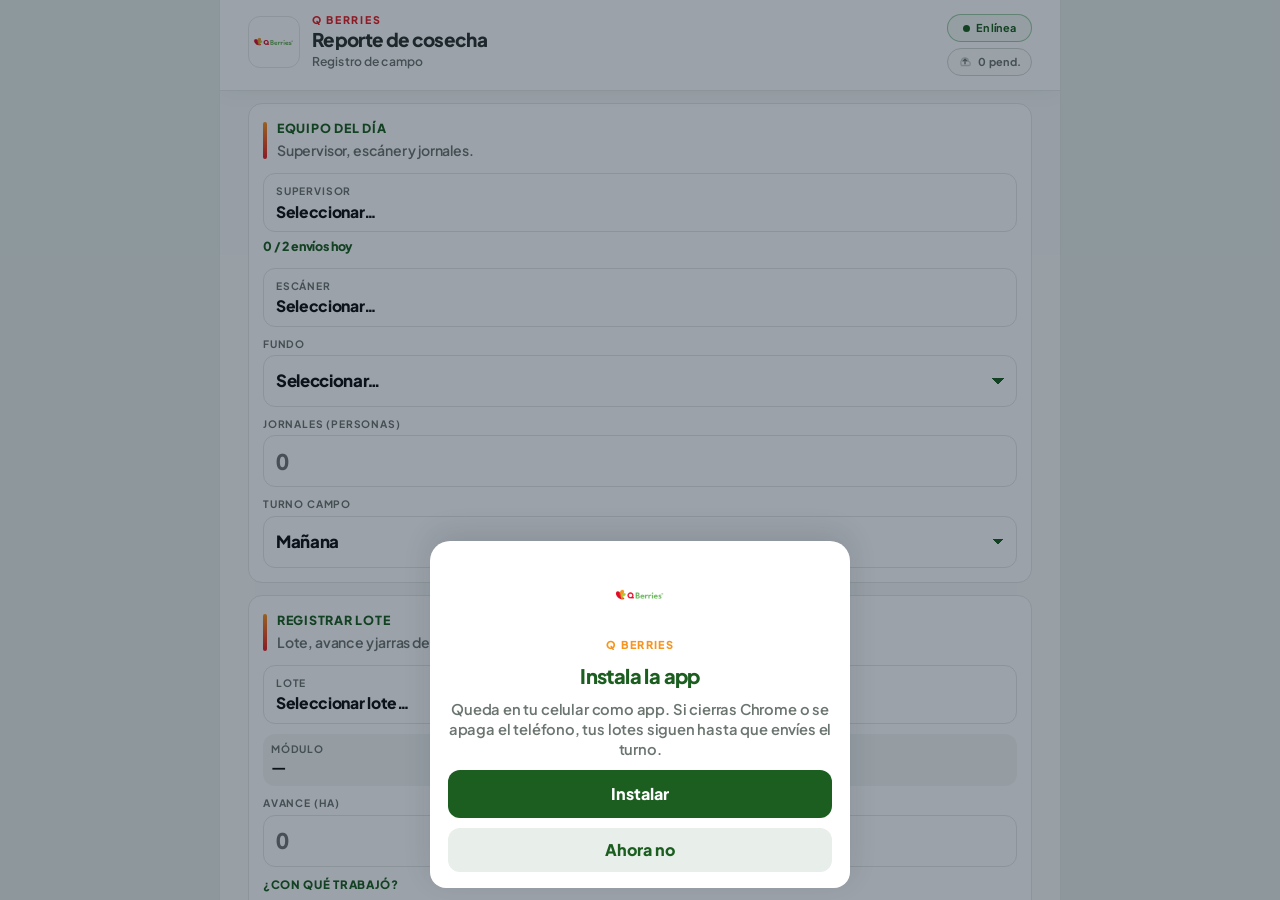
==== index.html @ 6f6ea988 "ssssd" ====
<!DOCTYPE html>
<html lang="es">
<head>
  <meta charset="UTF-8" />
  <meta name="viewport" content="width=device-width, initial-scale=1, maximum-scale=1, user-scalable=no, viewport-fit=cover" />
  <meta name="theme-color" content="#FFFFFF" />
  <meta name="apple-mobile-web-app-capable" content="yes" />
  <meta name="apple-mobile-web-app-status-bar-style" content="default" />
  <meta name="apple-mobile-web-app-title" content="Cosecha" />
  <meta name="mobile-web-app-capable" content="yes" />
  <meta name="description" content="Q Berries — Reporte diario de cosecha" />
  <title>Q Berries · Cosecha</title>
  <link rel="manifest" href="manifest.json" />
  <link rel="icon" type="image/png" href="assets/icon-192.png" />
  <link rel="apple-touch-icon" href="assets/apple-touch-icon.png" />
  <link rel="stylesheet" href="css/fonts.css?v=2.1.42" />
  <link rel="stylesheet" href="css/styles.css?v=2.1.42" />
  <script>
    (function () {
      function allowMobileOrTablet() {
        var w = window.innerWidth || 0;
        var h = window.innerHeight || 0;
        var shortSide = Math.min(w, h);
        var longSide = Math.max(w, h);
        return shortSide >= 280 && shortSide <= 1024 && longSide <= 1400;
      }
      if (!allowMobileOrTablet()) {
        document.documentElement.classList.add("is-desktop");
      }
    })();
  </script>
  <style>
    .boot {
      position: fixed;
      inset: 0;
      z-index: 120;
      display: flex;
      flex-direction: column;
      align-items: center;
      justify-content: center;
      gap: 18px;
      background: #fff;
    }
    .boot-mark {
      position: relative;
      width: 112px;
      height: 112px;
      display: grid;
      place-items: center;
    }
    .boot-mark img {
      width: 76px;
      height: 76px;
      object-fit: contain;
      position: relative;
      z-index: 1;
    }
    .boot-mark::before {
      content: "";
      position: absolute;
      inset: 0;
      border-radius: 50%;
      border: 3px solid #E6F0E8;
      border-top-color: #1B5E20;
      animation: bootspin 0.8s linear infinite;
    }
    .boot strong {
      margin: 0;
      font: 800 12px/1 system-ui, -apple-system, sans-serif;
      letter-spacing: 0.18em;
      color: #F7941D;
    }
    .boot small {
      font: 600 15px/1 system-ui, -apple-system, sans-serif;
      color: #6B7570;
    }
    .boot.is-out {
      opacity: 0;
      visibility: hidden;
      pointer-events: none;
      transition: opacity 0.35s ease, visibility 0.35s;
    }
    @keyframes bootspin { to { transform: rotate(360deg); } }
  </style>
</head>
<body>
  <div class="boot" id="boot">
    <div class="boot-mark">
      <img src="assets/logo-qberries%20-%20copia.png" alt="Q Berries" width="76" height="76" />
    </div>
    <strong>Q BERRIES</strong>
    <small>Iniciando…</small>
  </div>
  <div class="app">
    <header class="corp-header">
      <div class="corp-left">
        <img class="corp-logo" src="assets/logo-qberries.png" alt="Q Berries" width="56" height="56" draggable="false" />
        <div class="corp-titles">
          <div class="corp-brand">Q BERRIES</div>
          <h1 class="corp-title">Reporte de cosecha</h1>
          <p class="corp-sub">Registro de campo</p>
        </div>
      </div>
      <div class="status-stack" data-status-bar>
        <div class="status-chip online" id="chip-online" title="Estado de conexión">
          <span class="dot"></span>
          <span class="chip-text">En línea</span>
        </div>
        <button type="button" class="status-chip pending" id="chip-pending" title="Pendientes">
          <svg viewBox="0 0 24 24" width="14" height="14" fill="none" stroke="currentColor" stroke-width="2.2" aria-hidden="true">
            <path d="M12 16V8M8 11l4-4 4 4"/>
            <path d="M5 18h14a2 2 0 0 0 2-2v-1a4 4 0 0 0-3.2-3.9A6 6 0 0 0 6.1 9.2 4 4 0 0 0 5 13v3a2 2 0 0 0 2 2z" opacity=".35"/>
          </svg>
          <span class="chip-text" id="chip-pending-text">0 pend.</span>
        </button>
        </div>
    </header>

    <main class="panel-scroll">
      <section class="card">
        <div class="block-head">
          <h2 class="block-title">Equipo del día</h2>
          <p class="block-sub">Supervisor, escáner y jornales.</p>
        </div>
        <button type="button" class="pick-row" id="trig-supervisor">
          <small>Supervisor</small>
          <span id="lbl-supervisor">Seleccionar…</span>
        </button>
        <p class="send-count" id="lbl-envios">0 / 2 envíos hoy</p>
        <button type="button" class="pick-row" id="trig-scanner">
          <small>Escáner</small>
          <span id="lbl-scanner">Seleccionar…</span>
        </button>
        <div class="field-num turno-campo" id="sel-fundo">
          <small>Fundo</small>
          <button type="button" class="turno-select-btn" id="btn-fundo" aria-haspopup="listbox" aria-expanded="false" aria-controls="menu-fundo">
            <span id="lbl-fundo">Seleccionar…</span>
          </button>
          <div class="turno-select-menu" id="menu-fundo" role="listbox" hidden>
            <button type="button" class="turno-select-opt" data-fundo="LICAPA I" role="option">LICAPA I</button>
            <button type="button" class="turno-select-opt" data-fundo="LICAPA II" role="option">LICAPA II</button>
            <button type="button" class="turno-select-opt" data-fundo="LICAPA III" role="option">LICAPA III</button>
            <button type="button" class="turno-select-opt" data-fundo="LICAPA IV" role="option">LICAPA IV</button>
          </div>
        </div>
        <label class="field-num">
          <small>Jornales (personas)</small>
          <input id="inp-jornales" inputmode="numeric" value="" placeholder="0" />
        </label>
        <div class="field-num turno-campo" id="sel-turno-campo">
          <small>Turno campo</small>
          <button type="button" class="turno-select-btn" id="btn-turno-campo" aria-haspopup="listbox" aria-expanded="false" aria-controls="menu-turno-campo">
            <span id="lbl-turno-campo">Mañana</span>
          </button>
          <div class="turno-select-menu" id="menu-turno-campo" role="listbox" hidden>
            <button type="button" class="turno-select-opt on" data-turno="Mañana" role="option" aria-selected="true">Mañana</button>
            <button type="button" class="turno-select-opt is-locked" data-turno="Tarde" role="option" aria-selected="false" aria-disabled="true" disabled>Tarde</button>
          </div>
        </div>
      </section>

      <section class="card" id="lote-card">
        <div class="block-head">
          <h2 class="block-title">Registrar lote</h2>
          <p class="block-sub" id="lote-sub">Lote, avance y jarras del día.</p>
        </div>
        <button type="button" class="pick-row" id="trig-lote">
          <small>Lote</small>
          <span id="lbl-lote">Seleccionar lote…</span>
        </button>
        <div class="auto-grid" id="lote-meta">
          <div><small>Módulo</small><strong id="lbl-md">—</strong></div>
          <div><small>Turno</small><strong id="lbl-turno">—</strong></div>
          <div><small>Área</small><strong id="lbl-area">—</strong></div>
        </div>
        <p class="lote-extra" id="lbl-extra" hidden></p>
        <label class="field-num">
          <small id="lbl-avance">Avance (ha)</small>
          <input id="inp-avance" inputmode="decimal" placeholder="0" />
        </label>
        <p class="avance-min" id="avance-min" hidden></p>

        <p class="check-label">¿Con qué trabajó?</p>
        <div class="checks">
          <label class="check">
            <input type="checkbox" id="chk-conv" />
            <span>Convencional</span>
          </label>
          <label class="check">
            <input type="checkbox" id="chk-china" />
            <span>China</span>
          </label>
        </div>

        <div id="box-conv" class="kind-box" hidden>
          <label class="field-num">
            <small>Jarras convencional</small>
            <input id="inp-jconv" inputmode="numeric" placeholder="0" />
          </label>
        </div>
        <div id="box-china" class="kind-box china" hidden>
          <label class="field-num">
            <small>Jarras China</small>
            <input id="inp-jchina" inputmode="numeric" placeholder="0" />
          </label>
        </div>

        <div class="totals" id="live-totals">
          <span id="lbl-jarras">0 jarras</span>
          <label class="jarra-peso">
            <small>Peso jarra</small>
            <input id="inp-peso" inputmode="decimal" value="1.14" aria-label="Peso de jarra en kg" />
          </label>
          <span id="lbl-kg">0 kg</span>
        </div>
        <button type="button" class="btn-main" id="btn-save" disabled aria-disabled="true">Guardar lote</button>
      </section>

      <section class="card">
        <div class="block-head">
          <h2 class="block-title">Hoy</h2>
          <p class="block-sub">Totales y reporte Excel.</p>
        </div>
        <div class="hoy-actions">
          <button type="button" class="hoy-btn" id="btn-historial">Historial</button>
          <button type="button" class="hoy-btn dark" id="btn-sync">Sync</button>
        </div>
        <div class="day-kpis" id="day-kpis"></div>
        <div class="open-lots" id="open-lots" hidden></div>
        <div class="lot-list" id="lot-list"></div>
        <button type="button" class="btn-ghost" id="btn-export">Ver resumen</button>
      </section>
    </main>
  </div>

  <div class="desktop-gate" id="desktop-gate" aria-live="polite" inert>
    <div class="desktop-gate-bg" aria-hidden="true">
      <span class="orb orb-a"></span>
      <span class="orb orb-b"></span>
      <span class="orb orb-c"></span>
    </div>
    <div class="desktop-gate-inner">
      <img class="desktop-gate-logo" src="assets/logo-qberries.png" alt="Q Berries" width="88" height="88" />
      <p class="desktop-gate-brand">Q BERRIES</p>
      <h1>Solo celular o tablet</h1>
      <p class="desktop-gate-lead">Esta ventana es muy grande. La app solo abre en tamaño de teléfono o tablet.</p>
      <div class="desktop-gate-devices" aria-hidden="true">
        <span class="desktop-gate-device phone">
          <svg viewBox="0 0 24 24" fill="none" stroke="currentColor" stroke-width="1.8"><rect x="7" y="2" width="10" height="20" rx="2"/><path d="M11 18h2"/></svg>
          Celular
        </span>
        <span class="desktop-gate-device tablet">
          <svg viewBox="0 0 24 24" fill="none" stroke="currentColor" stroke-width="1.8"><rect x="4" y="3" width="16" height="18" rx="2"/><path d="M11 17h2"/></svg>
          Tablet
        </span>
      </div>
      <p class="desktop-gate-hint">Abre el mismo enlace desde tu teléfono o tablet e instálala en la pantalla de inicio.</p>
    </div>
  </div>

  <div class="qb-install" id="qb-install" hidden>
    <div class="qb-install-sheet" role="dialog" aria-modal="true" aria-labelledby="install-title">
      <img class="qb-install-logo" src="assets/icon-192.png" alt="" width="64" height="64" />
      <p class="qb-install-kicker">Q BERRIES</p>
      <h2 id="install-title">Instala la app</h2>
      <p class="qb-install-lead" id="install-lead">Queda en tu celular como app. Si cierras Chrome o se apaga el teléfono, tus lotes siguen hasta que envíes el turno.</p>
      <p class="qb-install-ios" id="install-ios-hint" hidden>
        En iPhone: toca <b>Compartir</b> <span aria-hidden="true">□↑</span> y luego <b>Agregar a pantalla de inicio</b>.
      </p>
      <button type="button" class="qb-install-primary" id="btn-install-now">Instalar</button>
      <button type="button" class="qb-install-ghost" id="btn-install-later">Ahora no</button>
    </div>
  </div>

  <div class="qb-loader" id="qb-loader" hidden>
    <div class="qb-loader-card"><span class="qb-spinner"></span><p id="qb-loader-text">Guardando…</p></div>
  </div>
  <div class="qb-toast" id="qb-toast" hidden role="status"></div>
  <div class="qb-fb" id="qb-fb" hidden>
    <div class="qb-fb-sheet">
      <strong id="qb-fb-title"></strong>
      <p id="qb-fb-text"></p>
      <div class="qb-fb-actions" id="qb-fb-actions"></div>
    </div>
  </div>
  <div class="qb-export" id="qb-export" hidden>
    <div class="qb-export-sheet" role="dialog" aria-modal="true" aria-labelledby="export-title">
      <header class="qb-export-head">
        <div>
          <p class="qb-export-kicker">Reporte del día</p>
          <h2 id="export-title">Excel de cosecha</h2>
        </div>
        <button type="button" class="qb-export-close" id="btn-export-close" aria-label="Cerrar">×</button>
      </header>
      <div class="export-card" id="export-preview"></div>
      <button type="button" class="export-send" id="btn-export-send">Enviar</button>
      <div class="export-row">
        <button type="button" class="export-choice" id="btn-export-share">Exportar</button>
      </div>
      <p class="export-hint">Enviar manda el total del reporte más cada lote. Si no hay señal, queda 1 pendiente y puedes seguir trabajando.</p>
    </div>
  </div>

  <div class="hist-view" id="view-historial" hidden>
    <header class="hist-header">
      <button type="button" class="hist-back" id="btn-hist-back" aria-label="Volver">
        <svg viewBox="0 0 24 24" width="20" height="20" fill="none" stroke="currentColor" stroke-width="2.2"><path d="M15 6l-6 6 6 6"/></svg>
      </button>
      <div class="hist-titles">
        <p class="hist-lead">Últimas 24 horas</p>
        <h1>Historial</h1>
      </div>
    </header>
    <div class="hist-scroll">
      <p class="hist-lead">Los Excel quedan 24 horas en el celular.</p>
      <div class="hist-list" id="hist-list"></div>
    </div>
  </div>

  <div class="qb-sync" id="qb-sync" hidden>
    <div class="qb-sync-sheet" role="dialog" aria-modal="true" aria-labelledby="sync-title">
      <header class="qb-sync-head">
        <div>
          <p>CELULAR</p>
          <h2 id="sync-title">Sync seguro</h2>
        </div>
        <button type="button" class="qb-export-close" id="btn-sync-close" aria-label="Cerrar">×</button>
      </header>
      <div class="sync-version">Versión <b id="sync-version">v2.0.79</b></div>
      <button type="button" class="sync-action" id="btn-update">
        <strong>Actualizar app</strong>
        <small>Baja la última versión de la nube</small>
      </button>
      <button type="button" class="sync-action" id="btn-transfer">
        <strong>Enviar / transferir</strong>
        <small>Mañana o turno completo</small>
      </button>
      <button type="button" class="sync-action" id="btn-wipe">
        <strong>Eliminar caché</strong>
        <small>Borra datos locales y carga la app limpia</small>
      </button>
    </div>
  </div>

  <script src="js/config.js?v=2.1.42"></script>
  <script src="js/catalog-lotes.js?v=2.1.42"></script>
  <script src="js/catalog-supervisores.js?v=2.1.42"></script>
  <script src="js/catalog-plano.js?v=2.1.42"></script>
  <script src="js/data.js?v=2.1.42"></script>
  <script src="js/select.js?v=2.1.42"></script>
  <script src="js/api.js?v=2.1.42"></script>
  <script src="js/excel.js?v=2.1.42"></script>
  <script src="js/app.js?v=2.1.42"></script>
</body>
</html>
---- css/fonts.css ----
/* Plus Jakarta Sans — local (offline / PWA cache) */
@font-face {
  font-family: "Plus Jakarta Sans";
  font-style: normal;
  font-weight: 500;
  font-display: swap;
  src: url("../fonts/plus-jakarta-sans-500.woff2") format("woff2");
}
@font-face {
  font-family: "Plus Jakarta Sans";
  font-style: normal;
  font-weight: 600;
  font-display: swap;
  src: url("../fonts/plus-jakarta-sans-600.woff2") format("woff2");
}
@font-face {
  font-family: "Plus Jakarta Sans";
  font-style: normal;
  font-weight: 700;
  font-display: swap;
  src: url("../fonts/plus-jakarta-sans-700.woff2") format("woff2");
}
@font-face {
  font-family: "Plus Jakarta Sans";
  font-style: normal;
  font-weight: 800;
  font-display: swap;
  src: url("../fonts/plus-jakarta-sans-800.woff2") format("woff2");
}
---- css/styles.css ----
/* Q Berries · Reporte diario de cosecha */
:root {
  --qb-red: #E31E24;
  --qb-orange: #F7941D;
  --qb-lime: #B5D333;
  --qb-green: #1B5E20;
  --qb-green-bright: #1B5E20;
  --qb-forest: #1B5E20;
  --qb-slate: #2C3330;
  --qb-muted: #6B7570;
  --qb-line: #E3E8E4;
  --qb-soft: #F4F7F5;
  --qb-white: #FFFFFF;
  --qb-mint: #EAF5EC;
  --qb-peach: #FFF4E8;
  --navy: #0B3A66;
  --green: #1B5E20;
  --green-bright: #1B5E20;
  --slate: #2C3330;
  --muted: #6B7570;
  --line: #E3E8E4;
  --soft: #F4F7F5;
  --white: #FFFFFF;
  --danger: #C62828;
  --peach: #FFF4E8;
  --mint: #EAF5EC;
  --font: "Plus Jakarta Sans", "Segoe UI", system-ui, sans-serif;
  --safe-top: env(safe-area-inset-top, 0px);
  --safe-bottom: env(safe-area-inset-bottom, 0px);
  --app-h: 100dvh;
  --radius: 14px;
  --radius-pill: 999px;
  --ease: cubic-bezier(0.22, 1, 0.36, 1);
}
*, *::before, *::after { box-sizing: border-box; margin: 0; padding: 0; }

html {
  -webkit-text-size-adjust: 100%;
  height: 100%;
  height: 100svh;
  height: 100dvh;
  overflow: hidden;
  overflow-x: hidden;
  overscroll-behavior: none;
  touch-action: manipulation;
  position: fixed;
  inset: 0;
  width: 100%;
  max-width: 100%;
}

body {
  font-family: var(--font);
  background: #FFFFFF;
  color: var(--qb-slate);
  height: 100%;
  height: 100svh;
  height: 100dvh;
  line-height: 1.4;
  letter-spacing: -0.011em;
  font-weight: 500;
  -webkit-font-smoothing: antialiased;
  -moz-osx-font-smoothing: grayscale;
  text-rendering: optimizeLegibility;
  overflow: hidden;
  overflow-x: hidden;
  overscroll-behavior: none;
  touch-action: manipulation;
  -webkit-user-drag: none;
  position: fixed;
  inset: 0;
  width: 100%;
  max-width: 100%;
}

button, input { font: inherit; color: inherit; background: none; border: 0; }
button {
  cursor: pointer;
  -webkit-tap-highlight-color: transparent;
}
img {
  display: block;
  max-width: 100%;
  -webkit-user-drag: none;
  user-select: none;
  pointer-events: none;
}

.app {
  width: 100%;
  max-width: 100%;
  height: var(--app-h);
  max-height: var(--app-h);
  margin: 0;
  background: #FFFFFF;
  display: flex;
  flex-direction: column;
  overflow: hidden;
  position: relative;
}

/* ——— Solo móvil / tablet (PC bloqueado) ——— */
.desktop-gate {
  display: none;
  pointer-events: none;
  visibility: hidden;
  position: fixed;
  inset: 0;
  z-index: 99999;
  align-items: center;
  justify-content: center;
  padding: clamp(24px, 4vw, 48px);
  overflow: hidden;
  background:
    radial-gradient(ellipse 90% 55% at 12% -10%, rgba(93, 178, 75, 0.22), transparent 55%),
    radial-gradient(ellipse 70% 50% at 100% 110%, rgba(247, 148, 29, 0.16), transparent 52%),
    linear-gradient(168deg, #F4FAF5 0%, #E8F2EA 42%, #FFFFFF 100%);
}
html.is-desktop .desktop-gate,
body.is-desktop .desktop-gate {
  display: flex;
  pointer-events: auto;
  visibility: visible;
}
html.is-desktop .app,
html.is-desktop .qb-loader,
html.is-desktop .qb-fb,
html.is-desktop .qb-install,
html.is-desktop .qb-export,
html.is-desktop .hist-view,
html.is-desktop .qb-sync,
html.is-desktop .qb-toast,
body.is-desktop .app,
body.is-desktop .qb-loader,
body.is-desktop .qb-fb,
body.is-desktop .qb-install,
body.is-desktop .qb-export,
body.is-desktop .hist-view,
body.is-desktop .qb-sync,
body.is-desktop .qb-toast {
  display: none !important;
}
.desktop-gate-bg {
  position: absolute;
  inset: 0;
  pointer-events: none;
  overflow: hidden;
}
.desktop-gate-bg .orb {
  position: absolute;
  border-radius: 50%;
  filter: blur(40px);
  opacity: 0.55;
  animation: gateOrb 14s var(--ease) infinite alternate;
}
.desktop-gate-bg .orb-a {
  width: 280px;
  height: 280px;
  left: -60px;
  top: -40px;
  background: rgba(93, 178, 75, 0.35);
}
.desktop-gate-bg .orb-b {
  width: 220px;
  height: 220px;
  right: -40px;
  bottom: 10%;
  background: rgba(247, 148, 29, 0.28);
  animation-delay: -4s;
}
.desktop-gate-bg .orb-c {
  width: 160px;
  height: 160px;
  left: 40%;
  bottom: -30px;
  background: rgba(181, 211, 51, 0.3);
  animation-delay: -8s;
}
@keyframes gateOrb {
  from { transform: translate(0, 0) scale(1); }
  to { transform: translate(12px, -18px) scale(1.08); }
}
.desktop-gate-inner {
  position: relative;
  width: min(440px, 100%);
  text-align: center;
  animation: gateIn 0.55s var(--ease) both;
}
@keyframes gateIn {
  from { opacity: 0; transform: translateY(16px); }
  to { opacity: 1; transform: translateY(0); }
}
.desktop-gate-logo {
  display: block;
  margin: 0 auto 18px;
  width: 88px;
  height: 88px;
  object-fit: contain;
  object-position: center;
  background: #fff;
  border: 1px solid var(--qb-line);
  border-radius: 22px;
  padding: 12px;
  box-shadow: 0 12px 32px rgba(31, 61, 42, 0.16);
  animation: gateLogo 0.7s var(--ease) 0.08s both;
}
@keyframes gateLogo {
  from { opacity: 0; transform: scale(0.88); }
  to { opacity: 1; transform: scale(1); }
}
.desktop-gate-brand {
  font-size: 0.78rem;
  font-weight: 800;
  letter-spacing: 0.18em;
  color: var(--qb-red);
  margin-bottom: 14px;
}
.desktop-gate-inner h1 {
  font-size: clamp(1.65rem, 3.2vw, 2.05rem);
  font-weight: 800;
  color: var(--qb-forest);
  letter-spacing: -0.035em;
  line-height: 1.15;
  margin-bottom: 12px;
}
.desktop-gate-lead {
  font-size: 1.05rem;
  font-weight: 600;
  color: var(--qb-muted);
  line-height: 1.45;
  margin-bottom: 28px;
  max-width: 22em;
  margin-left: auto;
  margin-right: auto;
}
.desktop-gate-devices {
  display: flex;
  justify-content: center;
  gap: 14px;
  margin-bottom: 28px;
}
.desktop-gate-device {
  display: inline-flex;
  flex-direction: column;
  align-items: center;
  gap: 8px;
  min-width: 104px;
  padding: 16px 14px 14px;
  font-size: 0.82rem;
  font-weight: 800;
  letter-spacing: 0.02em;
  color: var(--qb-forest);
  background: rgba(255, 255, 255, 0.72);
  border: 1px solid rgba(31, 61, 42, 0.1);
  border-radius: 18px;
}
.desktop-gate-device svg {
  width: 32px;
  height: 32px;
  color: var(--qb-green);
}
.desktop-gate-hint {
  font-size: 0.9rem;
  font-weight: 600;
  color: var(--qb-slate);
  line-height: 1.45;
  opacity: 0.85;
  max-width: 26em;
  margin: 0 auto;
}

@media (prefers-reduced-motion: reduce) {
  .desktop-gate-bg .orb,
  .desktop-gate-inner,
  .desktop-gate-logo {
    animation: none;
  }
}

@keyframes pulseDot {
  0%, 100% { opacity: 1; }
  50% { opacity: 0.45; }
}

/* ——— Encabezado corporativo (igual que Calidad) ——— */
.corp-header {
  position: relative;
  z-index: 1;
  flex-shrink: 0;
  display: flex;
  align-items: flex-start;
  justify-content: space-between;
  gap: 12px;
  padding: calc(14px + var(--safe-top)) 16px 14px;
  background: #FFFFFF;
  border-bottom: 1px solid var(--qb-line);
  box-shadow: 0 4px 18px rgba(31, 61, 42, 0.04);
  user-select: none;
}
.corp-left {
  display: flex;
  align-items: center;
  gap: 12px;
  min-width: 0;
  flex: 1;
}
.corp-logo {
  width: 52px;
  height: 52px;
  object-fit: contain;
  background: #fff;
  border: 1px solid var(--qb-line);
  border-radius: 12px;
  padding: 4px;
  flex-shrink: 0;
}
.corp-titles { min-width: 0; }
.corp-brand {
  font-size: 0.66rem;
  font-weight: 800;
  letter-spacing: 0.16em;
  text-transform: uppercase;
  color: var(--qb-red);
  line-height: 1.1;
  margin-bottom: 3px;
}
.corp-title {
  font-size: 1.18rem;
  font-weight: 800;
  color: var(--qb-slate);
  letter-spacing: -0.035em;
  line-height: 1.12;
  white-space: nowrap;
  overflow: hidden;
  text-overflow: ellipsis;
}
.corp-sub {
  margin-top: 3px;
  font-size: 0.76rem;
  font-weight: 600;
  letter-spacing: 0.01em;
  color: var(--qb-muted);
}

.status-stack {
  display: flex;
  flex-direction: column;
  align-items: stretch;
  gap: 6px;
  flex-shrink: 0;
}
.status-chip {
  display: inline-flex;
  align-items: center;
  justify-content: center;
  gap: 6px;
  min-height: 28px;
  padding: 4px 10px;
  border-radius: var(--radius-pill);
  border: 1.5px solid var(--qb-line);
  background: #fff;
  font-size: 0.68rem;
  font-weight: 700;
  letter-spacing: 0.02em;
  white-space: nowrap;
  color: var(--qb-slate);
}
.status-chip .dot {
  width: 7px;
  height: 7px;
  border-radius: 50%;
  background: currentColor;
}
.status-chip.online {
  color: var(--qb-green);
  border-color: rgba(47, 143, 70, 0.45);
  background: #F3FAF4;
}
.status-chip.online .dot { animation: pulseDot 2s ease infinite; }
.status-chip.offline {
  color: #9A3412;
  border-color: rgba(154, 52, 18, 0.4);
  background: #FFF7ED;
}
.status-chip.pending {
  color: var(--qb-muted);
  border-color: #D0D7D2;
  background: #FBFCFB;
}
.status-chip.pending.has-items {
  color: #9A5B00;
  border-color: rgba(201, 137, 26, 0.45);
  background: #FFF8EB;
}
.status-chip.pending svg { flex-shrink: 0; }

.panel-scroll {
  flex: 1;
  min-height: 0;
  overflow-x: hidden;
  overflow-y: auto;
  overscroll-behavior: none;
  -webkit-overflow-scrolling: touch;
  padding: 12px 16px calc(18px + var(--safe-bottom));
  display: grid;
  gap: 12px;
  background: #F7F9F8;
}
.card {
  background: #fff;
  border: 1px solid var(--line);
  border-radius: var(--radius);
  padding: 14px;
  display: grid;
  gap: 10px;
}
.block-head {
  display: flex;
  flex-direction: column;
  gap: 4px;
  margin: 0;
  padding: 2px 0 2px 14px;
  position: relative;
}
.block-head::before {
  content: "";
  position: absolute;
  left: 0;
  top: 4px;
  bottom: 4px;
  width: 4px;
  border-radius: 999px;
  background: linear-gradient(180deg, var(--qb-orange) 0%, var(--qb-red) 100%);
}
.block-head .block-title {
  font-size: 0.78rem;
  font-weight: 800;
  text-transform: uppercase;
  letter-spacing: 0.06em;
  color: var(--qb-forest);
}
.block-head .block-sub {
  font-size: 0.88rem;
  font-weight: 600;
  color: var(--qb-muted);
}
.send-count {
  margin: -4px 0 2px;
  font-size: 0.78rem;
  font-weight: 800;
  color: var(--qb-forest);
}
.pick-row {
  display: flex; flex-direction: column; align-items: flex-start; gap: 3px;
  width: 100%; text-align: left;
  padding: 10px 12px; min-height: 58px; justify-content: center;
  border: 1px solid var(--line); border-radius: 12px; background: #fff;
}
.pick-row small,
.field-num small,
.auto-grid small,
.day-kpis small {
  color: var(--muted);
  font-weight: 700;
  font-size: 0.64rem;
  letter-spacing: 0.08em;
  text-transform: uppercase;
}
.pick-row span {
  font-weight: 800;
  font-size: 0.98rem;
  letter-spacing: -0.02em;
  color: #111;
  white-space: normal;
  line-height: 1.25;
}
.turno-campo {
  display: grid;
  gap: 4px;
  position: relative;
}
.turno-select-btn {
  height: 52px;
  width: 100%;
  border: 1px solid var(--line);
  border-radius: 12px;
  padding: 0 36px 0 12px;
  background: #fff;
  color: #111;
  font-family: inherit;
  font-size: 1.05rem;
  font-weight: 800;
  letter-spacing: -0.02em;
  text-align: left;
  appearance: none;
  background-image: linear-gradient(45deg, transparent 50%, #1B5E20 50%), linear-gradient(135deg, #1B5E20 50%, transparent 50%);
  background-position: calc(100% - 18px) 22px, calc(100% - 12px) 22px;
  background-size: 6px 6px, 6px 6px;
  background-repeat: no-repeat;
}
.turno-select-btn[aria-expanded="true"] {
  border-color: #1B5E20;
}
.turno-select-menu {
  position: absolute;
  left: 0;
  right: 0;
  top: calc(100% + 6px);
  z-index: 8;
  display: grid;
  gap: 4px;
  padding: 6px;
  background: #fff;
  border: 1px solid var(--line);
  border-radius: 12px;
  box-shadow: 0 10px 28px rgba(11, 40, 22, 0.12);
}
.turno-select-menu[hidden] { display: none; }
.turno-select-opt {
  height: 48px;
  border: 0;
  border-radius: 10px;
  background: #fff;
  color: var(--qb-forest);
  font-family: inherit;
  font-size: 1.02rem;
  font-weight: 800;
  letter-spacing: -0.02em;
  text-align: left;
  padding: 0 12px;
}
.turno-select-opt.on {
  background: #1B5E20;
  color: #fff;
}
.turno-select-opt.is-locked,
.turno-select-opt:disabled {
  opacity: 0.4;
  color: #8A938E;
  background: #F4F6F5;
}
.field-num {
  display: grid; gap: 4px;
}
.field-num input,
.field-num select {
  height: 52px; border: 1px solid var(--line); border-radius: 12px;
  padding: 0 12px; font-size: 1.35rem; font-weight: 800; background: #fff;
  outline: none; width: 100%;
  letter-spacing: -0.03em;
  font-variant-numeric: tabular-nums;
  color: #111;
}
.field-num select {
  font-size: 1.05rem;
  appearance: none;
  background-image: linear-gradient(45deg, transparent 50%, #1B5E20 50%), linear-gradient(135deg, #1B5E20 50%, transparent 50%);
  background-position: calc(100% - 18px) 22px, calc(100% - 12px) 22px;
  background-size: 6px 6px, 6px 6px;
  background-repeat: no-repeat;
}
.auto-grid {
  display: grid; grid-template-columns: 1fr 1fr 1fr; gap: 8px;
}
.auto-grid div {
  background: var(--soft); border-radius: 12px; padding: 8px;
}
.auto-grid small { display: block; }
.auto-grid strong {
  font-size: 0.98rem;
  letter-spacing: -0.02em;
  font-variant-numeric: tabular-nums;
  color: #111;
}
.avance-min {
  display: block;
  font-style: normal;
  font-size: 0.78rem;
  font-weight: 600;
  color: #9A5B00;
}
.avance-min b {
  font-weight: 800;
  color: #111;
}
.avance-min.is-gap { color: #B71C1C; }
.avance-min .falta { color: #B71C1C; font-weight: 700; }
.avance-min[hidden] { display: none; }
.lote-extra {
  color: var(--muted);
  font-size: 0.72rem;
  font-weight: 600;
  letter-spacing: 0.04em;
  text-transform: uppercase;
}
.lote-extra[hidden] { display: none; }
.check-label {
  font-weight: 800;
  font-size: 0.72rem;
  letter-spacing: 0.06em;
  text-transform: uppercase;
  color: var(--qb-forest);
}
.checks { display: grid; grid-template-columns: 1fr 1fr; gap: 8px; }
.check {
  display: flex; align-items: center; gap: 8px;
  border: 1px solid var(--line); border-radius: 12px; padding: 12px;
  font-weight: 700;
  letter-spacing: -0.01em;
}
.check:has(input:checked) { border-color: var(--qb-green); background: var(--mint); }
.check input { width: 18px; height: 18px; accent-color: var(--qb-green); }
.kind-box { background: var(--peach); border-radius: 12px; padding: 10px; }
.kind-box.china { background: var(--mint); }
.totals-block { display: grid; gap: 6px; }
.totals {
  display: grid;
  grid-template-columns: 1fr 1.35fr 1fr;
  align-items: stretch;
  gap: 6px;
}
.jarra-peso {
  margin: 0;
  display: flex;
  align-items: center;
  justify-content: center;
  gap: 6px;
  min-width: 0;
  min-height: 44px;
  padding: 0 8px;
  border-radius: 12px;
  background: #fff;
  border: 1px solid var(--line);
}
.jarra-peso:focus-within {
  border-color: var(--qb-green);
  box-shadow: 0 0 0 3px rgba(27, 94, 32, 0.12);
}
.jarra-peso small {
  color: var(--muted);
  font-size: 0.64rem;
  font-weight: 800;
  letter-spacing: 0.01em;
  line-height: 1;
  white-space: nowrap;
}
.jarra-peso input {
  width: 46px;
  border: 0;
  background: transparent;
  padding: 0;
  font-weight: 800;
  font-size: 0.95rem;
  line-height: 1;
  text-align: center;
  color: var(--qb-forest);
  font-variant-numeric: tabular-nums;
}
.totals-hint {
  margin: 0;
  color: var(--muted);
  font-size: 0.72rem;
  font-weight: 600;
  letter-spacing: 0.01em;
  line-height: 1.35;
}
.totals span {
  display: flex;
  align-items: center;
  justify-content: center;
  min-height: 44px;
  background: var(--mint);
  color: var(--qb-forest);
  border-radius: 12px;
  padding: 8px 6px;
  font-weight: 800;
  font-size: 0.82rem;
  line-height: 1;
  letter-spacing: 0.01em;
  white-space: nowrap;
  font-variant-numeric: tabular-nums;
}
.totals #lbl-kg {
  background: var(--qb-forest);
  color: #fff;
}
.totals:has(#lbl-jarras.is-split) {
  grid-template-columns: 1fr 1fr;
}
.totals:has(#lbl-jarras.is-split) #lbl-jarras {
  grid-column: 1 / -1;
}
.totals #lbl-jarras.is-split {
  display: grid;
  grid-template-columns: 1fr 1fr 1fr;
  gap: 6px;
  min-height: 0;
  padding: 0;
  background: transparent;
  border-radius: 0;
}
.jar-bit {
  display: flex;
  flex-direction: column;
  align-items: center;
  justify-content: center;
  gap: 3px;
  min-height: 52px;
  padding: 8px 4px;
  border-radius: 12px;
  background: #fff;
  border: 1px solid var(--line);
  line-height: 1;
}
.jar-bit small {
  font-size: 0.62rem;
  font-weight: 700;
  letter-spacing: 0.06em;
  text-transform: uppercase;
  color: var(--muted);
}
.jar-bit b {
  font-size: 1.15rem;
  font-weight: 800;
  color: var(--qb-forest);
  font-variant-numeric: tabular-nums;
}
.jar-bit.is-total {
  background: var(--mint);
  border-color: transparent;
}
.kpi-split b {
  display: flex;
  flex-direction: column;
  gap: 2px;
  font-size: 0.78rem;
  font-style: normal;
  font-weight: 800;
}
.kpi-split i { font-style: normal; font-weight: 800; }
.btn-main {
  height: 50px; border-radius: 14px;
  background: var(--green-bright); color: #fff; font-weight: 800;
  letter-spacing: 0.02em;
}
.btn-main:disabled {
  opacity: 0.42;
  pointer-events: none;
  background: #A8B5AB;
  color: #F5F7F5;
}
.btn-ghost {
  height: 46px; border-radius: 14px;
  background: #fff; color: var(--qb-forest); font-weight: 800;
  border: 1px solid var(--line);
  letter-spacing: 0.02em;
}
.day-kpis { display: grid; grid-template-columns: 1fr 1fr; gap: 8px; }
.day-kpis div {
  background: var(--soft); border-radius: 12px; padding: 10px;
}
.day-kpis small { display: block; }
.day-kpis strong {
  font-size: 1.08rem;
  letter-spacing: -0.03em;
  font-variant-numeric: tabular-nums;
}
.open-lots { display: grid; gap: 6px; }
.open-lots-title {
  margin: 0;
  font-size: 0.72rem;
  font-weight: 800;
  letter-spacing: 0.04em;
  text-transform: uppercase;
  color: #9C1B1B;
}
.open-lot {
  display: grid;
  grid-template-columns: auto 1fr 1fr;
  gap: 4px 8px;
  align-items: center;
  width: 100%;
  padding: 8px 10px;
  border: 0;
  border-radius: 12px;
  background: #FDECEC;
  color: #9C1B1B;
  text-align: left;
  font: inherit;
}
.open-lot b { font-size: 0.92rem; }
.open-lot span { font-size: 0.78rem; font-weight: 800; font-variant-numeric: tabular-nums; }
.open-lot small {
  grid-column: 1 / -1;
  color: #7A4A4A;
  font-size: 0.68rem;
  font-weight: 700;
}
.lot-list { display: grid; gap: 10px; }
.lot-row {
  display: flex;
  align-items: stretch;
  gap: 8px;
}
.lot-item {
  display: grid;
  grid-template-rows: auto auto;
  min-width: 0;
  flex: 1;
  padding: 0;
  border: 1px solid #D5DDD7;
  border-radius: 12px;
  background: #fff;
  overflow: hidden;
  text-align: left;
}
.lot-item.is-short { border-color: #E2C8C8; }
.lot-item.is-ok { border-color: #C9DCCE; }
.lot-top {
  display: flex;
  align-items: center;
  justify-content: space-between;
  gap: 10px;
  padding: 11px 12px;
  background: #F4F7F5;
  border-bottom: 1px solid #E2E8E4;
}
.lot-item.is-short .lot-top { background: #FBF6F6; border-bottom-color: #EEDFDF; }
.lot-item.is-ok .lot-top { background: #F3F8F4; border-bottom-color: #DCE8DF; }
.lot-kg-line {
  font-size: 0.98rem;
  font-weight: 800;
  letter-spacing: -0.02em;
  font-variant-numeric: tabular-nums;
  color: var(--qb-forest);
  line-height: 1.2;
}
.lot-badge {
  flex-shrink: 0;
  padding: 4px 9px;
  border-radius: 7px;
  font-size: 0.62rem;
  font-weight: 800;
  letter-spacing: 0.08em;
  text-transform: uppercase;
  color: #fff;
  background: #1B5E20;
  line-height: 1;
}
.lot-badge.is-local {
  color: #5A655E;
  background: #E8EEE9;
  padding: 3px 6px;
  font-size: 0.5rem;
  letter-spacing: 0.04em;
}
.lot-grid {
  display: grid;
  grid-template-columns: 1fr 1fr 1fr;
}
.lot-cell {
  display: grid;
  gap: 3px;
  padding: 10px 10px;
  text-align: center;
  border-right: 1px solid #E6ECE8;
}
.lot-cell:last-child { border-right: 0; }
.lot-cell em {
  font-style: normal;
  font-size: 0.58rem;
  font-weight: 800;
  letter-spacing: 0.08em;
  text-transform: uppercase;
  color: var(--qb-muted);
  line-height: 1;
}
.lot-cell b {
  font-size: 0.9rem;
  font-weight: 800;
  letter-spacing: -0.02em;
  font-variant-numeric: tabular-nums;
  color: var(--qb-slate);
  line-height: 1.15;
}
.lot-item.is-short .lot-cell.is-warn b { color: #B71C1C; }
.lot-item.is-ok .lot-cell b { color: #1B5E20; }
.lot-cell .av-line {
  display: flex;
  flex-direction: column;
  align-items: center;
  gap: 2px;
}
.lot-item .lot-cell .av-sum {
  font-size: 0.62rem;
  font-weight: 700;
  letter-spacing: 0;
  color: #5A655E;
  line-height: 1.15;
  white-space: nowrap;
}
.lot-acts {
  display: grid;
  grid-auto-flow: row;
  align-content: center;
  gap: 6px;
  flex-shrink: 0;
}
.lot-act {
  width: 36px;
  height: 36px;
  border-radius: 12px;
  display: grid;
  place-items: center;
  border: 1px solid var(--qb-line);
  background: #fff;
  color: var(--qb-forest);
}
.lot-act.edit { border-color: #CDE3D1; background: #EEF7F0; }
.lot-act.del { border-color: #F0C7C7; background: #FFF1F1; color: #C62828; }
.lot-act.del:disabled {
  opacity: 0.38;
  color: #9A9A9A;
  border-color: #E3E8E4;
  background: #F4F7F5;
}
.empty { color: var(--muted); font-weight: 600; font-size: 0.82rem; }

.overlay {
  position: fixed;
  inset: 0;
  background: rgba(8, 24, 40, 0.42);
  display: none;
  z-index: 60;
  align-items: center;
  justify-content: center;
  padding: 16px 14px calc(16px + var(--safe-bottom));
}
.overlay.open { display: flex; }
.precise-modal {
  width: min(420px, 100%);
  max-height: min(78dvh, 640px);
  background: #fff;
  border-radius: 22px;
  display: flex;
  flex-direction: column;
  overflow: hidden;
  box-shadow: 0 18px 48px rgba(8, 24, 40, 0.18);
}
.precise-modal-head {
  display: flex;
  align-items: center;
  justify-content: space-between;
  gap: 12px;
  padding: 18px 18px 8px;
  border-bottom: 0;
}
.precise-modal-head h3 {
  margin: 0;
  font-size: 1.12rem;
  font-weight: 800;
  letter-spacing: -0.03em;
  color: #1B5E20;
  line-height: 1.2;
}
.precise-modal-head #ps-close {
  width: 36px;
  height: 36px;
  flex-shrink: 0;
  border-radius: 12px;
  border: 1px solid #E3E8E4;
  background: #F7FAF8;
  color: #5A6B5E;
  font-size: 1.05rem;
  font-weight: 700;
  line-height: 1;
  display: grid;
  place-items: center;
}
.precise-search {
  display: flex;
  align-items: center;
  gap: 10px;
  margin: 4px 16px 10px;
  padding: 0 14px;
  height: 48px;
  border: 1px solid #E3E8E4;
  border-radius: 14px;
  background: #F7FAF8;
  flex-shrink: 0;
}
.precise-search-icon {
  width: 18px;
  height: 18px;
  flex-shrink: 0;
  color: #8A9690;
}
.precise-search input {
  flex: 1;
  height: 100%;
  border: 0;
  outline: none;
  background: transparent;
  padding: 0;
  font: inherit;
  font-size: 0.95rem;
  font-weight: 600;
  color: #1E2A22;
}
.precise-search input::placeholder {
  color: #8A9690;
  font-weight: 600;
}
.precise-list {
  flex: 1;
  min-height: 160px;
  overflow-x: hidden;
  overflow-y: auto;
  -webkit-overflow-scrolling: touch;
  overscroll-behavior: contain;
  padding: 4px 14px 16px;
  display: grid;
  gap: 10px;
  align-content: start;
}
.precise-opt {
  width: 100%;
  text-align: left;
  padding: 14px 14px;
  border: 1px solid #E3E8E4;
  border-radius: 14px;
  background: #fff;
  display: grid;
  gap: 4px;
  font-weight: 700;
  letter-spacing: -0.015em;
  box-shadow: none;
}
.precise-opt:active {
  background: #F3F8F4;
  border-color: #CDE3D1;
}
.precise-opt strong {
  white-space: normal;
  line-height: 1.25;
  font-size: 0.8125rem;
  font-weight: 600;
  letter-spacing: 0.01em;
  word-break: break-word;
  color: #1B5E20;
}
.precise-opt small {
  color: #7A8A7E;
  font-size: 0.78rem;
  font-weight: 600;
  letter-spacing: 0.01em;
}
.precise-opt.marked {
  background: #EEF7F0;
  border-color: #1B5E20;
  border-left: 1px solid #1B5E20;
}
.precise-opt:not(.marked) {
  background: #fff;
}
.precise-opt .precise-note {
  color: #1B5E20;
  font-weight: 800;
}
.precise-opt.marked small:not(.precise-note) {
  color: #4A5C4F;
  font-weight: 600;
}
.precise-list .empty {
  padding: 28px 12px;
  text-align: center;
  color: #7A8A7E;
}
.precise-manual {
  display: grid;
  gap: 8px;
  padding: 10px 16px calc(14px + var(--safe-bottom));
  border-top: 1px solid var(--line);
  background: #fff;
  flex-shrink: 0;
}
.precise-manual[hidden] { display: none; }
.precise-manual-hint {
  color: var(--muted);
  font-size: 0.78rem;
  font-weight: 600;
}
.precise-manual-field {
  display: grid;
  gap: 4px;
}
.precise-manual-field small {
  color: var(--muted);
  font-weight: 700;
  font-size: 0.72rem;
  letter-spacing: 0.04em;
  text-transform: uppercase;
}
.precise-manual-field input {
  height: 44px;
  border: 1px solid var(--line);
  border-radius: 10px;
  padding: 0 10px;
  color: #111;
  text-transform: uppercase;
}
.precise-manual-field input:disabled {
  background: var(--soft);
  color: var(--muted);
}
.precise-manual .btn-main:disabled {
  opacity: 0.45;
}

.qb-loader, .qb-fb, .qb-install {
  position: fixed; inset: 0; z-index: 70;
  background: rgba(8, 24, 40, 0.4);
  display: grid; place-items: center;
}
.qb-loader[hidden], .qb-fb[hidden], .qb-install[hidden] { display: none; }
.qb-loader-card, .qb-fb-sheet {
  background: #fff; border-radius: 16px; padding: 18px; width: min(320px, 90vw);
  display: grid; gap: 8px; text-align: center;
}

.qb-install {
  align-items: flex-end;
  padding: 12px 12px calc(12px + var(--safe-bottom));
  z-index: 75;
}
.qb-install-sheet {
  width: min(420px, 100%);
  background: #fff;
  border-radius: 20px 20px 16px 16px;
  padding: 22px 18px 16px;
  display: grid;
  gap: 10px;
  text-align: center;
  box-shadow: 0 -8px 28px rgba(8, 24, 40, 0.12);
}
.qb-install-logo {
  width: 64px;
  height: 64px;
  margin: 0 auto;
  border-radius: 14px;
  object-fit: cover;
}
.qb-install-kicker {
  font-size: 0.68rem;
  font-weight: 800;
  letter-spacing: 0.12em;
  color: #F7941D;
}
.qb-install-sheet h2 {
  font-size: 1.25rem;
  font-weight: 800;
  letter-spacing: -0.03em;
  color: #1B5E20;
}
.qb-install-lead {
  font-size: 0.92rem;
  font-weight: 600;
  line-height: 1.35;
  color: var(--qb-muted);
}
.qb-install-primary {
  height: 48px;
  border: 0;
  border-radius: 12px;
  background: #1B5E20;
  color: #fff;
  font: inherit;
  font-weight: 800;
  font-size: 1rem;
}
.qb-install-ghost {
  height: 44px;
  border: 0;
  border-radius: 12px;
  background: #E8EEE9;
  color: #1B5E20;
  font: inherit;
  font-weight: 800;
}
.qb-install-ios {
  font-size: 0.82rem;
  font-weight: 600;
  line-height: 1.4;
  color: #5A6B5E;
  background: #F3F8F4;
  border-radius: 12px;
  padding: 10px 12px;
  text-align: left;
}
.qb-install-ios[hidden],
.qb-install-primary[hidden],
.qb-install-lead[hidden] {
  display: none;
}
.qb-install-ios b { color: #1B5E20; }
.qb-loader-card strong {
  font-size: 0.95rem;
  font-weight: 800;
  letter-spacing: -0.02em;
  color: #1B5E20;
}
.qb-loader-card p { font-weight: 600; color: var(--qb-muted); }
.qb-fb-sheet strong { letter-spacing: -0.025em; font-weight: 800; }
.qb-fb-sheet p { font-weight: 600; color: var(--qb-muted); }
.qb-fb-sheet p.is-detail {
  display: grid;
  gap: 6px;
  margin: 2px 0 4px;
}
.qb-fb-line {
  display: flex;
  align-items: baseline;
  justify-content: space-between;
  gap: 12px;
  padding: 8px 10px;
  border-radius: 10px;
  background: #F3F8F4;
  text-align: left;
}
.qb-fb-line em {
  font-style: normal;
  font-size: 0.66rem;
  font-weight: 800;
  letter-spacing: 0.08em;
  text-transform: uppercase;
  color: #7A8A7E;
}
.qb-fb-line b {
  font-size: 0.95rem;
  font-weight: 800;
  color: #111;
}
.qb-spinner {
  width: 28px; height: 28px; margin: 0 auto;
  border: 3px solid #E3E8E4; border-top-color: var(--qb-green); border-radius: 50%;
  animation: spin .7s linear infinite;
}
@keyframes spin { to { transform: rotate(360deg); } }
.qb-fb-actions { display: flex; gap: 8px; justify-content: center; }
.qb-fb-actions button {
  height: 40px; padding: 0 16px; border-radius: 10px;
  background: var(--qb-forest); color: #fff; font-weight: 800;
}

.qb-export {
  position: fixed;
  inset: 0;
  z-index: 55;
  background: rgba(8, 24, 40, 0.42);
  display: flex;
  align-items: flex-end;
  justify-content: center;
  padding: 12px 12px calc(12px + var(--safe-bottom));
}
.qb-export[hidden] { display: none; }
.qb-export-sheet {
  width: min(420px, 100%);
  max-height: min(92dvh, 820px);
  overflow-y: auto;
  background: #fff;
  border-radius: 20px 20px 16px 16px;
  padding: 16px 16px 14px;
  display: grid;
  gap: 10px;
  box-shadow: 0 18px 48px rgba(31, 61, 42, 0.16);
}
.qb-export-head {
  display: flex;
  align-items: flex-start;
  justify-content: space-between;
  gap: 10px;
}
.qb-export-kicker {
  font-size: 0.64rem;
  font-weight: 800;
  letter-spacing: 0.12em;
  text-transform: uppercase;
  color: var(--qb-red);
}
.qb-export-head h2 {
  font-size: 1.15rem;
  font-weight: 800;
  letter-spacing: -0.03em;
  color: var(--qb-forest);
}
.qb-export-close {
  width: 36px;
  height: 36px;
  border-radius: 10px;
  background: var(--soft);
  color: var(--qb-slate);
  font-size: 1.4rem;
  line-height: 1;
  font-weight: 600;
}
.export-preview { overflow: hidden; }
.guide-card {
  background: #fff;
  border-radius: 16px;
  overflow: hidden;
  border: 1px solid var(--qb-line);
}
.guide-head {
  display: flex;
  align-items: center;
  gap: 10px;
  padding: 12px 12px 11px;
  background: #1B5E20;
  color: #fff;
}
.guide-head img {
  width: 36px;
  height: 36px;
  object-fit: contain;
  background: #fff;
  border-radius: 10px;
  padding: 3px;
  flex-shrink: 0;
}
.guide-head p {
  margin: 0;
  font-size: 0.58rem;
  font-weight: 800;
  letter-spacing: 0.08em;
  text-transform: uppercase;
  opacity: 0.85;
}
.guide-head strong {
  display: block;
  font-size: 0.95rem;
  letter-spacing: -0.03em;
}
.guide-meta {
  display: grid;
  gap: 10px;
  padding: 12px 12px 10px;
  border-bottom: 1px solid #E8EEE9;
}
.guide-meta-row {
  display: grid;
  grid-template-columns: 1fr 1fr;
  gap: 10px;
}
.guide-meta small, .guide-rates small {
  display: block;
  font-size: 0.56rem;
  font-weight: 800;
  letter-spacing: 0.1em;
  text-transform: uppercase;
  color: #7A8A7E;
  margin-bottom: 2px;
}
.guide-meta b {
  font-size: 0.84rem;
  letter-spacing: -0.02em;
  color: #111;
  white-space: normal;
  overflow-wrap: break-word;
  word-break: normal;
  line-height: 1.25;
}
.guide-meta-sup b {
  display: block;
  font-size: 0.82rem;
  line-height: 1.3;
}
.guide-rates small {
  font-size: 0.5rem;
  margin-bottom: 0;
}
.guide-table {
  width: 100%;
  border-collapse: collapse;
  font-size: 0.68rem;
  table-layout: fixed;
}
.guide-table thead th {
  text-align: center;
  font-size: 0.52rem;
  font-weight: 800;
  letter-spacing: 0.06em;
  text-transform: uppercase;
  color: #1B5E20;
  background: #F3F8F4;
  padding: 8px 4px;
  border-bottom: 1px solid #D7E4DA;
}
.guide-table th:nth-child(1), .guide-table td:nth-child(1) { width: 22%; }
.guide-table th:nth-child(2), .guide-table td:nth-child(2) { width: 12%; }
.guide-table th:nth-child(3), .guide-table td:nth-child(3) { width: 36%; }
.guide-table th:nth-child(4), .guide-table td:nth-child(4),
.guide-table th:nth-child(5), .guide-table td:nth-child(5) { width: 15%; }
.guide-table td {
  padding: 9px 4px;
  font-weight: 700;
  color: #111;
  border-bottom: 1px solid #EEF2EF;
  vertical-align: middle;
  text-align: center;
}
.guide-table td.num { font-variant-numeric: tabular-nums; }
.guide-table td.loc { font-weight: 600; }
.guide-table td.loc b { font-weight: 800; }
.guide-table td.loc .loc-sum {
  display: block;
  margin-top: 2px;
  font-size: 0.62rem;
  font-weight: 700;
  color: #5A655E;
}
.guide-table .empty-row {
  text-align: center;
  color: #7A8A7E;
  font-weight: 600;
  padding: 14px;
}
.guide-rates {
  display: grid;
  grid-template-columns: 1fr 1fr 1fr;
  gap: 0;
  border-top: 1px solid #E8EEE9;
  background: #F7FBF8;
}
.guide-rates div {
  padding: 6px 8px 7px;
  border-right: 1px solid #E8EEE9;
  text-align: center;
}
.guide-rates div:last-child { border-right: 0; }
.guide-rates b {
  display: block;
  font-size: 0.78rem;
  letter-spacing: -0.02em;
  color: #111;
}
.guide-foot {
  display: flex;
  align-items: center;
  justify-content: space-between;
  gap: 10px;
  background: #B71C1C;
  color: #fff;
  padding: 11px 12px;
}
.guide-foot span {
  font-size: 0.58rem;
  font-weight: 800;
  letter-spacing: 0.12em;
  text-transform: uppercase;
  opacity: 0.88;
}
.guide-foot strong {
  font-size: 0.78rem;
  font-weight: 800;
  letter-spacing: 0.01em;
  text-align: right;
}
.export-send {
  height: 42px;
  width: 100%;
  border-radius: 10px;
  background: #1B5E20;
  color: #fff;
  font-weight: 800;
  font-size: 0.92rem;
}
.export-row {
  display: grid;
  grid-template-columns: 1fr;
  gap: 8px;
}
.export-choice {
  height: 42px;
  width: 100%;
  border-radius: 10px;
  background: #1B5E20;
  color: #fff;
  font-weight: 800;
  font-size: 0.86rem;
}
.export-choice.ghost {
  background: #fff;
  color: var(--qb-forest);
  border: 1.5px solid var(--qb-line);
}
.export-hint {
  text-align: center;
  font-size: 0.72rem;
  font-weight: 600;
  color: var(--qb-muted);
}
.qb-toast {
  position: fixed;
  left: 12px;
  right: 12px;
  bottom: calc(16px + var(--safe-bottom, 0px));
  z-index: 80;
  margin: 0 auto;
  max-width: min(360px, calc(100vw - 24px));
  padding: 12px 14px;
  border-radius: 12px;
  background: #1B5E20;
  color: #fff;
  font-weight: 700;
  font-size: 0.92rem;
  line-height: 1.3;
  text-align: center;
  box-shadow: 0 10px 28px rgba(0, 0, 0, 0.18);
}
.qb-toast[hidden] { display: none; }
.qb-toast.is-warn { background: #8A4B08; }
.hoy-actions {
  display: grid;
  grid-template-columns: 1fr 1fr;
  gap: 8px;
}
.hoy-btn {
  height: 44px;
  border-radius: 12px;
  border: 1px solid var(--qb-line);
  background: #fff;
  color: var(--qb-forest);
  font-weight: 800;
  letter-spacing: 0.02em;
}
.hoy-btn.dark {
  background: var(--qb-forest);
  border-color: var(--qb-forest);
  color: #fff;
}

.hist-view {
  position: fixed;
  inset: 0;
  z-index: 40;
  display: flex;
  flex-direction: column;
  background: #F7F8F7;
}
.hist-view[hidden] { display: none; }
.hist-header {
  display: flex;
  align-items: flex-start;
  gap: 8px;
  padding: calc(12px + var(--safe-top)) 14px 12px;
  background: #fff;
  border-bottom: 1px solid var(--qb-line);
}
.hist-back {
  width: 36px;
  height: 36px;
  margin-top: 10px;
  border-radius: 10px;
  color: var(--qb-slate);
  display: grid;
  place-items: center;
  flex-shrink: 0;
}
.hist-titles {
  min-width: 0;
  flex: 1;
}
.hist-titles h1 {
  font-size: 1.18rem;
  font-weight: 800;
  letter-spacing: -0.035em;
  color: var(--qb-slate);
  line-height: 1.12;
}
.hist-scroll {
  flex: 1;
  min-height: 0;
  overflow-y: auto;
  padding: 14px 16px calc(20px + var(--safe-bottom));
  display: grid;
  gap: 10px;
  align-content: start;
}
.hist-lead {
  margin: 0;
  font-size: 0.78rem;
  font-weight: 600;
  color: var(--qb-muted);
}
.hist-list { display: grid; gap: 10px; }
.hist-card {
  background: #fff;
  border: 1px solid var(--qb-line);
  border-radius: 16px;
  padding: 12px;
  display: grid;
  gap: 8px;
}
.hist-card-top {
  display: flex;
  align-items: flex-start;
  justify-content: space-between;
  gap: 8px;
}
.hist-card-top strong {
  display: block;
  font-size: 0.95rem;
  letter-spacing: -0.02em;
}
.hist-card-top small {
  color: var(--qb-muted);
  font-weight: 600;
}
.hist-badge {
  font-size: 0.62rem;
  font-weight: 800;
  letter-spacing: 0.06em;
  text-transform: uppercase;
  border-radius: 999px;
  padding: 4px 8px;
  color: #9A5B00;
  background: #FFF8EB;
}
.hist-badge.ok {
  color: var(--qb-green);
  background: #F3FAF4;
}
.hist-meta {
  font-size: 0.78rem;
  font-weight: 700;
  color: var(--qb-forest);
}
.hist-ttl {
  font-size: 0.7rem;
  font-weight: 600;
  color: var(--qb-muted);
}
.hist-dl {
  height: 42px;
  border-radius: 12px;
  background: var(--qb-forest);
  color: #fff;
  font-weight: 800;
}

.qb-sync {
  position: fixed;
  inset: 0;
  z-index: 56;
  background: rgba(8, 24, 40, 0.42);
  display: flex;
  align-items: flex-end;
  justify-content: center;
  padding: 12px 12px calc(12px + var(--safe-bottom));
}
.qb-sync[hidden] { display: none; }
.qb-sync-sheet {
  width: min(420px, 100%);
  background: #fff;
  border-radius: 22px;
  padding: 16px 14px 14px;
  display: grid;
  gap: 10px;
  box-shadow: 0 18px 48px rgba(31, 61, 42, 0.16);
}
.qb-sync-head {
  display: flex;
  align-items: flex-start;
  justify-content: space-between;
  gap: 10px;
}
.qb-sync-head p {
  font-size: 0.62rem;
  font-weight: 800;
  letter-spacing: 0.16em;
  color: var(--qb-red);
}
.qb-sync-head h2 {
  font-size: 1.35rem;
  font-weight: 800;
  letter-spacing: -0.04em;
  color: var(--qb-slate);
}
.sync-version {
  display: flex;
  align-items: center;
  justify-content: space-between;
  min-height: 46px;
  padding: 0 14px;
  border-radius: 14px;
  background: #F3F8F4;
  font-size: 0.82rem;
  font-weight: 700;
  color: var(--qb-muted);
}
.sync-version b { color: var(--qb-forest); }
.sync-action {
  display: grid;
  gap: 3px;
  text-align: left;
  padding: 14px 14px;
  border-radius: 16px;
  background: var(--qb-forest);
  color: #fff;
}
.sync-action strong {
  font-size: 0.95rem;
  letter-spacing: -0.02em;
}
.sync-action small {
  font-size: 0.72rem;
  font-weight: 600;
  opacity: 0.82;
}

@media (max-width: 390px) {
  .corp-header { gap: 8px; padding-left: 12px; padding-right: 12px; }
  .corp-logo { width: 44px; height: 44px; }
  .corp-title { font-size: 1.02rem; }
  .status-chip { padding: 4px 8px; }
  .panel-scroll { padding-left: 12px; padding-right: 12px; }
  .hoy-btn, .btn-main, .pick-row, .turno-select-btn { min-height: 44px; }
}

@media (min-width: 600px) {
  .corp-header {
    padding-left: clamp(16px, 2.5vw, 28px);
    padding-right: clamp(16px, 2.5vw, 28px);
  }
  .panel-scroll {
    padding-left: clamp(16px, 2.5vw, 28px);
    padding-right: clamp(16px, 2.5vw, 28px);
  }
  .day-kpis { grid-template-columns: 1fr 1fr 1fr 1fr; }
  .auto-grid { grid-template-columns: 1fr 1fr 1fr; }
}

@media (min-width: 768px) {
  body { background: #E7EEE9; }
  .app {
    max-width: 840px;
    margin: 0 auto;
    box-shadow: 0 0 0 1px var(--qb-line);
  }
}
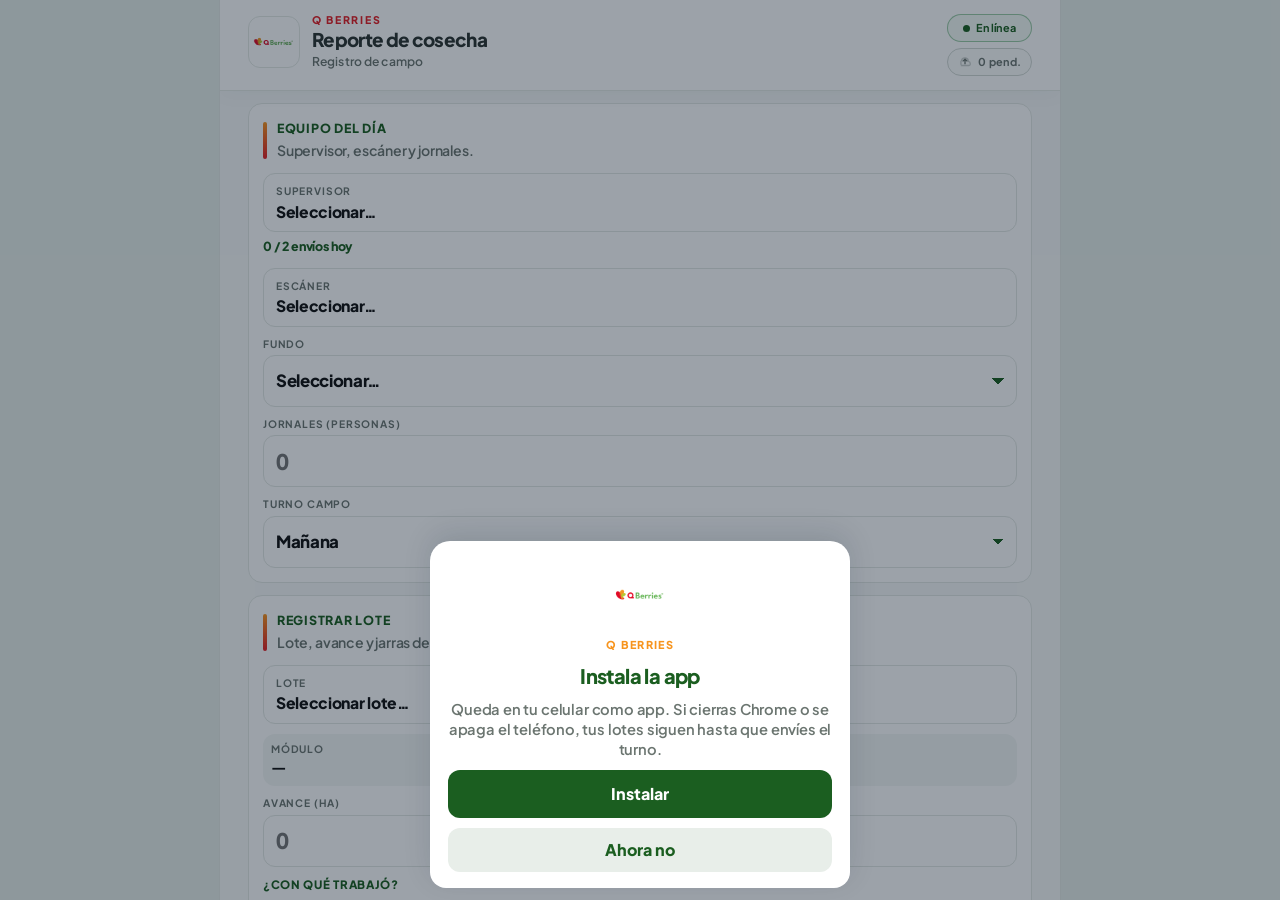
==== commit a833d23f: "dsds" ====
--- a/index.html
+++ b/index.html
@@ -13,8 +13,8 @@
   <link rel="manifest" href="manifest.json" />
   <link rel="icon" type="image/png" href="assets/icon-192.png" />
   <link rel="apple-touch-icon" href="assets/apple-touch-icon.png" />
-  <link rel="stylesheet" href="css/fonts.css?v=2.1.42" />
-  <link rel="stylesheet" href="css/styles.css?v=2.1.42" />
+  <link rel="stylesheet" href="css/fonts.css?v=2.1.46" />
+  <link rel="stylesheet" href="css/styles.css?v=2.1.46" />
   <script>
     (function () {
       function allowMobileOrTablet() {
@@ -154,7 +154,7 @@
           </button>
           <div class="turno-select-menu" id="menu-turno-campo" role="listbox" hidden>
             <button type="button" class="turno-select-opt on" data-turno="Mañana" role="option" aria-selected="true">Mañana</button>
-            <button type="button" class="turno-select-opt is-locked" data-turno="Tarde" role="option" aria-selected="false" aria-disabled="true" disabled>Tarde</button>
+            <button type="button" class="turno-select-opt" data-turno="Tarde" role="option" aria-selected="false">Tarde</button>
           </div>
         </div>
       </section>
@@ -209,7 +209,7 @@
           <span id="lbl-jarras">0 jarras</span>
           <label class="jarra-peso">
             <small>Peso jarra</small>
-            <input id="inp-peso" inputmode="decimal" value="1.14" aria-label="Peso de jarra en kg" />
+            <input id="inp-peso" inputmode="decimal" value="" aria-label="Peso de jarra en kg" />
           </label>
           <span id="lbl-kg">0 kg</span>
         </div>
@@ -342,14 +342,14 @@
     </div>
   </div>
 
-  <script src="js/config.js?v=2.1.42"></script>
-  <script src="js/catalog-lotes.js?v=2.1.42"></script>
-  <script src="js/catalog-supervisores.js?v=2.1.42"></script>
-  <script src="js/catalog-plano.js?v=2.1.42"></script>
-  <script src="js/data.js?v=2.1.42"></script>
-  <script src="js/select.js?v=2.1.42"></script>
-  <script src="js/api.js?v=2.1.42"></script>
-  <script src="js/excel.js?v=2.1.42"></script>
-  <script src="js/app.js?v=2.1.42"></script>
+  <script src="js/config.js?v=2.1.46"></script>
+  <script src="js/catalog-lotes.js?v=2.1.46"></script>
+  <script src="js/catalog-supervisores.js?v=2.1.46"></script>
+  <script src="js/catalog-plano.js?v=2.1.46"></script>
+  <script src="js/data.js?v=2.1.46"></script>
+  <script src="js/select.js?v=2.1.46"></script>
+  <script src="js/api.js?v=2.1.46"></script>
+  <script src="js/excel.js?v=2.1.46"></script>
+  <script src="js/app.js?v=2.1.46"></script>
 </body>
 </html>
--- a/css/styles.css
+++ b/css/styles.css
@@ -656,6 +656,43 @@
   color: var(--qb-forest);
   font-variant-numeric: tabular-nums;
 }
+.jarra-peso input.is-locked { color: #1B5E20; }
+.peso-opts { display: flex; gap: 8px; }
+.peso-opts button {
+  flex: 1;
+  height: 44px;
+  border-radius: 12px;
+  background: #F3F8F4;
+  color: #1B5E20;
+  font-weight: 800;
+  font-size: 1rem;
+}
+.peso-opts button.on {
+  background: #1B5E20;
+  color: #fff;
+}
+.peso-otro {
+  display: flex;
+  align-items: center;
+  gap: 8px;
+  font-size: 0.72rem;
+  font-weight: 800;
+  letter-spacing: 0.06em;
+  text-transform: uppercase;
+  color: #7A8A7E;
+}
+.peso-otro input {
+  flex: 1;
+  height: 44px;
+  border-radius: 12px;
+  border: 1px solid var(--line);
+  text-align: center;
+  font-weight: 800;
+  font-size: 1rem;
+  color: #111;
+  text-transform: none;
+  letter-spacing: 0;
+}
 .totals-hint {
   margin: 0;
   color: var(--muted);
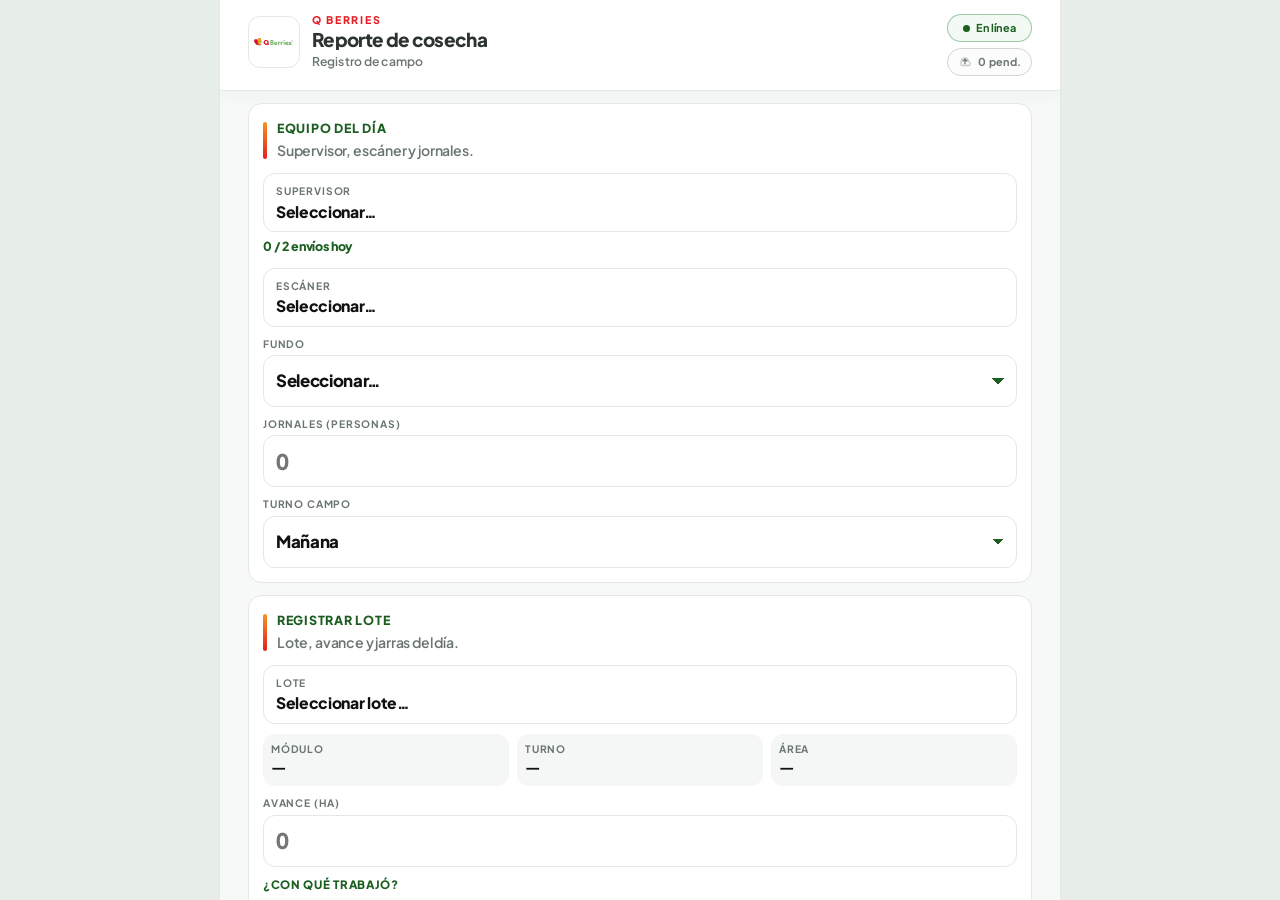
==== commit b3b548b5: "DDD" ====
--- a/index.html
+++ b/index.html
@@ -13,8 +13,8 @@
   <link rel="manifest" href="manifest.json" />
   <link rel="icon" type="image/png" href="assets/icon-192.png" />
   <link rel="apple-touch-icon" href="assets/apple-touch-icon.png" />
-  <link rel="stylesheet" href="css/fonts.css?v=2.1.46" />
-  <link rel="stylesheet" href="css/styles.css?v=2.1.46" />
+  <link rel="stylesheet" href="css/fonts.css?v=2.1.56" />
+  <link rel="stylesheet" href="css/styles.css?v=2.1.56" />
   <script>
     (function () {
       function allowMobileOrTablet() {
@@ -226,7 +226,14 @@
           <button type="button" class="hoy-btn dark" id="btn-sync">Sync</button>
         </div>
         <div class="day-kpis" id="day-kpis"></div>
-        <div class="open-lots" id="open-lots" hidden></div>
+        <div class="open-lots" id="open-lots" hidden>
+          <p class="open-lots-title">Sin terminar</p>
+          <label class="open-search">
+            <input id="inp-open-q" inputmode="numeric" placeholder="Buscar lote" aria-label="Buscar lote" />
+          </label>
+          <div id="open-lots-list"></div>
+          <button type="button" class="open-more" id="btn-open-more" hidden>Ver más</button>
+        </div>
         <div class="lot-list" id="lot-list"></div>
         <button type="button" class="btn-ghost" id="btn-export">Ver resumen</button>
       </section>
@@ -276,6 +283,20 @@
     <div class="qb-loader-card"><span class="qb-spinner"></span><p id="qb-loader-text">Guardando…</p></div>
   </div>
   <div class="qb-toast" id="qb-toast" hidden role="status"></div>
+  <div class="qb-open" id="qb-open" hidden>
+    <div class="qb-open-sheet" role="dialog" aria-modal="true" aria-labelledby="open-title">
+      <header class="qb-open-head">
+        <h2 id="open-title">Sin terminar</h2>
+        <button type="button" class="qb-open-close" id="btn-open-close" aria-label="Cerrar">×</button>
+      </header>
+      <div class="open-modal-list" id="open-modal-list"></div>
+      <div class="open-pager">
+        <button type="button" id="open-prev">Anterior</button>
+        <span id="open-page">1 / 1</span>
+        <button type="button" id="open-next">Siguiente</button>
+      </div>
+    </div>
+  </div>
   <div class="qb-fb" id="qb-fb" hidden>
     <div class="qb-fb-sheet">
       <strong id="qb-fb-title"></strong>
@@ -342,14 +363,14 @@
     </div>
   </div>
 
-  <script src="js/config.js?v=2.1.46"></script>
-  <script src="js/catalog-lotes.js?v=2.1.46"></script>
-  <script src="js/catalog-supervisores.js?v=2.1.46"></script>
-  <script src="js/catalog-plano.js?v=2.1.46"></script>
-  <script src="js/data.js?v=2.1.46"></script>
-  <script src="js/select.js?v=2.1.46"></script>
-  <script src="js/api.js?v=2.1.46"></script>
-  <script src="js/excel.js?v=2.1.46"></script>
-  <script src="js/app.js?v=2.1.46"></script>
+  <script src="js/config.js?v=2.1.56"></script>
+  <script src="js/catalog-lotes.js?v=2.1.56"></script>
+  <script src="js/catalog-supervisores.js?v=2.1.56"></script>
+  <script src="js/catalog-plano.js?v=2.1.56"></script>
+  <script src="js/data.js?v=2.1.56"></script>
+  <script src="js/select.js?v=2.1.56"></script>
+  <script src="js/api.js?v=2.1.56"></script>
+  <script src="js/excel.js?v=2.1.56"></script>
+  <script src="js/app.js?v=2.1.56"></script>
 </body>
 </html>
--- a/css/styles.css
+++ b/css/styles.css
@@ -802,7 +802,101 @@
   letter-spacing: -0.03em;
   font-variant-numeric: tabular-nums;
 }
-.open-lots { display: grid; gap: 6px; }
+.open-lots { display: grid; gap: 12px; }
+#open-lots-list { display: grid; gap: 6px; }
+.open-search { display: block; margin: 0; }
+.open-search input {
+  width: 100%;
+  height: 40px;
+  border-radius: 12px;
+  border: 1px solid #E7C2C2;
+  background: #fff;
+  padding: 0 12px;
+  font-weight: 800;
+  font-size: 0.95rem;
+  color: #111;
+}
+.open-search input:focus {
+  outline: none;
+  border-color: #9C1B1B;
+  box-shadow: 0 0 0 3px rgba(156, 27, 27, 0.12);
+}
+.open-empty {
+  margin: 0;
+  padding: 8px 2px;
+  color: #7A4A4A;
+  font-size: 0.78rem;
+  font-weight: 700;
+}
+.open-more {
+  height: 40px;
+  border-radius: 12px;
+  border: 1px solid #E7C2C2;
+  background: #fff;
+  color: #9C1B1B;
+  font-weight: 800;
+}
+.qb-open {
+  position: fixed;
+  inset: 0;
+  z-index: 60;
+  background: rgba(8, 24, 40, 0.42);
+  display: flex;
+  align-items: flex-end;
+  justify-content: center;
+  padding: 12px 12px calc(12px + var(--safe-bottom));
+}
+.qb-open[hidden] { display: none; }
+.qb-open-sheet {
+  width: min(420px, 100%);
+  max-height: min(88dvh, 720px);
+  overflow: auto;
+  background: #fff;
+  border-radius: 18px;
+  padding: 14px;
+  display: grid;
+  gap: 10px;
+}
+.qb-open-head {
+  display: flex;
+  align-items: center;
+  justify-content: space-between;
+  gap: 8px;
+}
+.qb-open-head h2 {
+  margin: 0;
+  font-size: 1rem;
+  letter-spacing: -0.02em;
+}
+.qb-open-close {
+  width: 36px;
+  height: 36px;
+  border-radius: 10px;
+  background: #F4F7F5;
+  color: #111;
+  font-size: 1.3rem;
+  line-height: 1;
+}
+.open-modal-list { display: grid; gap: 6px; }
+.open-pager {
+  display: grid;
+  grid-template-columns: 1fr auto 1fr;
+  align-items: center;
+  gap: 8px;
+}
+.open-pager button {
+  height: 40px;
+  border-radius: 12px;
+  background: var(--qb-forest);
+  color: #fff;
+  font-weight: 800;
+}
+.open-pager button:disabled { opacity: 0.35; }
+.open-pager span {
+  font-weight: 800;
+  font-size: 0.85rem;
+  color: #5A655E;
+}
 .open-lots-title {
   margin: 0;
   font-size: 0.72rem;
@@ -810,6 +904,28 @@
   letter-spacing: 0.04em;
   text-transform: uppercase;
   color: #9C1B1B;
+}
+.open-lot-row {
+  display: flex;
+  align-items: stretch;
+  gap: 8px;
+}
+.open-lot-row .open-lot { flex: 1; min-width: 0; }
+.open-lot-row .lot-act.plant {
+  align-self: center;
+  flex-shrink: 0;
+  width: auto;
+  height: auto;
+  min-width: 52px;
+  padding: 5px 4px 6px;
+  gap: 2px;
+}
+.open-lot-row .lot-act.plant small {
+  font-size: 0.58rem;
+  font-weight: 800;
+  letter-spacing: 0.01em;
+  line-height: 1;
+  text-transform: uppercase;
 }
 .open-lot {
   display: grid;
@@ -954,6 +1070,7 @@
   color: var(--qb-forest);
 }
 .lot-act.edit { border-color: #CDE3D1; background: #EEF7F0; }
+.lot-act.plant { border-color: #B7D7BE; background: #E5F6E8; color: #1B7A32; }
 .lot-act.del { border-color: #F0C7C7; background: #FFF1F1; color: #C62828; }
 .lot-act.del:disabled {
   opacity: 0.38;
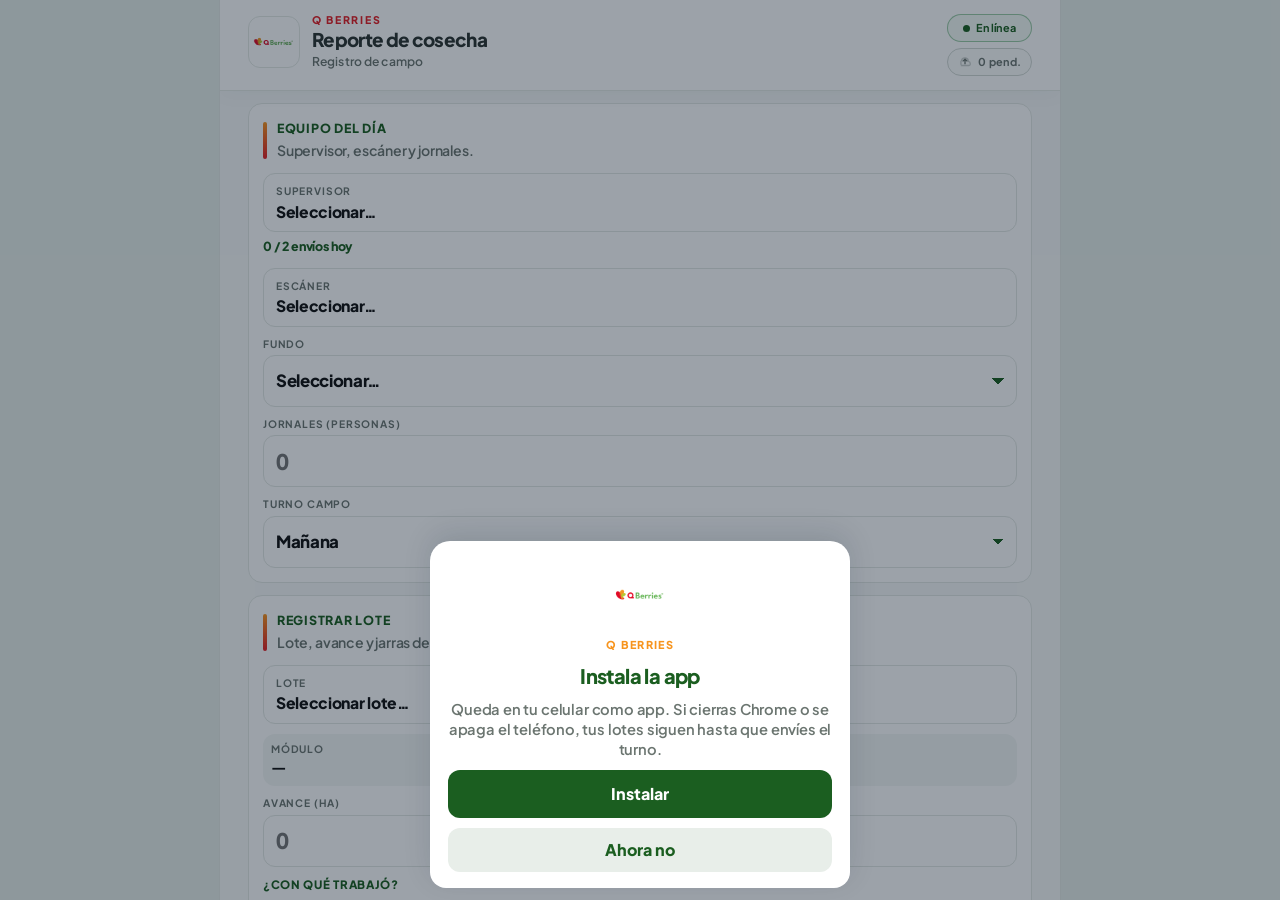
==== commit 192f4641: "XXXCF" ====
--- a/index.html
+++ b/index.html
@@ -13,8 +13,8 @@
   <link rel="manifest" href="manifest.json" />
   <link rel="icon" type="image/png" href="assets/icon-192.png" />
   <link rel="apple-touch-icon" href="assets/apple-touch-icon.png" />
-  <link rel="stylesheet" href="css/fonts.css?v=2.1.56" />
-  <link rel="stylesheet" href="css/styles.css?v=2.1.56" />
+  <link rel="stylesheet" href="css/fonts.css?v=2.1.80" />
+  <link rel="stylesheet" href="css/styles.css?v=2.1.80" />
   <script>
     (function () {
       function allowMobileOrTablet() {
@@ -174,10 +174,20 @@
           <div><small>Área</small><strong id="lbl-area">—</strong></div>
         </div>
         <p class="lote-extra" id="lbl-extra" hidden></p>
-        <label class="field-num">
-          <small id="lbl-avance">Avance (ha)</small>
-          <input id="inp-avance" inputmode="decimal" placeholder="0" />
-        </label>
+        <div class="avance-board" id="avance-board">
+          <div class="avance-col is-prev" id="avance-prev-col" hidden>
+            <small>Avance</small>
+            <b id="avance-prev">0</b>
+          </div>
+          <label class="avance-col is-now field-num">
+            <small id="lbl-avance">Avance (ha)</small>
+            <input id="inp-avance" inputmode="decimal" placeholder="0" />
+          </label>
+          <div class="avance-col is-sum" id="avance-sum-col" hidden>
+            <small>Total</small>
+            <b id="avance-total">0</b>
+          </div>
+        </div>
         <p class="avance-min" id="avance-min" hidden></p>
 
         <p class="check-label">¿Con qué trabajó?</p>
@@ -226,16 +236,20 @@
           <button type="button" class="hoy-btn dark" id="btn-sync">Sync</button>
         </div>
         <div class="day-kpis" id="day-kpis"></div>
-        <div class="open-lots" id="open-lots" hidden>
-          <p class="open-lots-title">Sin terminar</p>
-          <label class="open-search">
-            <input id="inp-open-q" inputmode="numeric" placeholder="Buscar lote" aria-label="Buscar lote" />
-          </label>
-          <div id="open-lots-list"></div>
-          <button type="button" class="open-more" id="btn-open-more" hidden>Ver más</button>
-        </div>
         <div class="lot-list" id="lot-list"></div>
         <button type="button" class="btn-ghost" id="btn-export">Ver resumen</button>
+      </section>
+
+      <section class="card" id="open-lots" hidden>
+        <div class="block-head">
+          <h2 class="block-title">Pendientes</h2>
+          <p class="block-sub">Lotes que aún no cierran el área.</p>
+        </div>
+        <label class="open-search">
+          <input id="inp-open-q" inputmode="numeric" placeholder="Buscar lote" aria-label="Buscar lote" />
+        </label>
+        <div id="open-lots-list"></div>
+        <button type="button" class="open-more" id="btn-open-more" hidden>Ver más</button>
       </section>
     </main>
   </div>
@@ -286,7 +300,7 @@
   <div class="qb-open" id="qb-open" hidden>
     <div class="qb-open-sheet" role="dialog" aria-modal="true" aria-labelledby="open-title">
       <header class="qb-open-head">
-        <h2 id="open-title">Sin terminar</h2>
+        <h2 id="open-title">Pendientes</h2>
         <button type="button" class="qb-open-close" id="btn-open-close" aria-label="Cerrar">×</button>
       </header>
       <div class="open-modal-list" id="open-modal-list"></div>
@@ -363,14 +377,14 @@
     </div>
   </div>
 
-  <script src="js/config.js?v=2.1.56"></script>
-  <script src="js/catalog-lotes.js?v=2.1.56"></script>
-  <script src="js/catalog-supervisores.js?v=2.1.56"></script>
-  <script src="js/catalog-plano.js?v=2.1.56"></script>
-  <script src="js/data.js?v=2.1.56"></script>
-  <script src="js/select.js?v=2.1.56"></script>
-  <script src="js/api.js?v=2.1.56"></script>
-  <script src="js/excel.js?v=2.1.56"></script>
-  <script src="js/app.js?v=2.1.56"></script>
+  <script src="js/config.js?v=2.1.80"></script>
+  <script src="js/catalog-lotes.js?v=2.1.80"></script>
+  <script src="js/catalog-supervisores.js?v=2.1.80"></script>
+  <script src="js/catalog-plano.js?v=2.1.80"></script>
+  <script src="js/data.js?v=2.1.80"></script>
+  <script src="js/select.js?v=2.1.80"></script>
+  <script src="js/api.js?v=2.1.80"></script>
+  <script src="js/excel.js?v=2.1.80"></script>
+  <script src="js/app.js?v=2.1.80"></script>
 </body>
 </html>
--- a/css/styles.css
+++ b/css/styles.css
@@ -572,6 +572,66 @@
   font-variant-numeric: tabular-nums;
   color: #111;
 }
+.avance-board.is-split {
+  display: grid;
+  grid-template-columns: 1fr 1.15fr 1fr;
+  gap: 6px;
+  align-items: stretch;
+}
+.avance-board.is-split .avance-col {
+  display: grid;
+  grid-template-rows: 16px 40px;
+  align-content: center;
+  justify-items: center;
+  gap: 4px;
+  min-height: 74px;
+  height: 100%;
+  padding: 8px 6px;
+  border-radius: 12px;
+  background: #fff;
+  border: 1px solid var(--line);
+}
+.avance-board.is-split .avance-col small {
+  height: 16px;
+  font-size: 0.6rem;
+  line-height: 16px;
+  letter-spacing: 0.06em;
+}
+.avance-board.is-split .avance-col b {
+  display: flex;
+  align-items: center;
+  justify-content: center;
+  width: 100%;
+  height: 40px;
+  margin: 0;
+  font-size: 1.15rem;
+  font-weight: 800;
+  font-variant-numeric: tabular-nums;
+  line-height: 1;
+}
+.avance-board.is-split .avance-col.is-prev {
+  background: #FDECEC;
+  border-color: #F0C2C2;
+}
+.avance-board.is-split .avance-col.is-prev b { color: #B71C1C; }
+.avance-board.is-split .avance-col.is-now {
+  background: #fff;
+  border-color: #D5E0D8;
+}
+.avance-board.is-split .avance-col.is-now input {
+  height: 40px;
+  margin: 0;
+  padding: 0 4px;
+  font-size: 1.15rem;
+  text-align: center;
+  border-radius: 10px;
+}
+.avance-board.is-split .avance-col.is-sum {
+  background: #E7F6EC;
+  border-color: transparent;
+}
+.avance-board.is-split .avance-col.is-sum b { color: #1B5E20; }
+.avance-col[hidden] { display: none !important; }
 .avance-min {
   display: block;
   font-style: normal;
@@ -766,15 +826,56 @@
   background: var(--mint);
   border-color: transparent;
 }
-.kpi-split b {
+.day-kpis .kpi-jarras {
   display: flex;
   flex-direction: column;
+  justify-content: center;
+  gap: 6px;
+  background: #fff;
+  border: 1px solid var(--line);
+  padding: 12px 10px 11px;
+}
+.day-kpis .kpi-jarras > small { display: block; }
+.day-kpis .kpi-jarras-grid {
+  display: grid;
+  grid-template-columns: 1fr 1fr 1fr;
+  gap: 4px;
+  background: transparent;
+  padding: 0;
+  border-radius: 0;
+}
+.day-kpis .kpi-jarras-grid span {
+  display: flex;
+  flex-direction: column;
+  align-items: center;
+  justify-content: center;
   gap: 2px;
-  font-size: 0.78rem;
-  font-style: normal;
-  font-weight: 800;
-}
-.kpi-split i { font-style: normal; font-weight: 800; }
+  min-height: 0;
+  padding: 4px 2px;
+  border-radius: 8px;
+  background: #F7F9F8;
+  border: 1px solid var(--line);
+}
+.day-kpis .kpi-jarras-grid small {
+  font-size: 0.48rem;
+  font-weight: 800;
+  letter-spacing: 0.02em;
+  text-transform: uppercase;
+  color: var(--muted);
+}
+.day-kpis .kpi-jarras-grid b {
+  font-size: 0.92rem;
+  font-weight: 800;
+  letter-spacing: -0.03em;
+  line-height: 1;
+  color: var(--qb-slate);
+  font-variant-numeric: tabular-nums;
+}
+.day-kpis .kpi-jarras-grid span.is-total {
+  background: var(--mint);
+  border-color: transparent;
+}
+.day-kpis .kpi-jarras-grid span.is-total b { color: var(--qb-forest); }
 .btn-main {
   height: 50px; border-radius: 14px;
   background: var(--green-bright); color: #fff; font-weight: 800;
@@ -792,49 +893,69 @@
   border: 1px solid var(--line);
   letter-spacing: 0.02em;
 }
-.day-kpis { display: grid; grid-template-columns: 1fr 1fr; gap: 8px; }
-.day-kpis div {
-  background: var(--soft); border-radius: 12px; padding: 10px;
+.day-kpis { display: grid; grid-template-columns: 1fr 1fr; gap: 8px; align-items: start; }
+.day-kpis > div {
+  display: flex;
+  flex-direction: column;
+  justify-content: center;
+  gap: 6px;
+  height: 74px;
+  min-height: 74px;
+  background: #fff;
+  border: 1px solid var(--line);
+  border-radius: 12px;
+  padding: 12px 12px 11px;
+}
+.day-kpis > .kpi-jarras {
+  height: auto;
+}
+.day-kpis > .kpi-jarras + div {
+  height: auto;
+  align-self: stretch;
 }
 .day-kpis small { display: block; }
 .day-kpis strong {
-  font-size: 1.08rem;
+  font-size: 1.35rem;
+  font-weight: 800;
   letter-spacing: -0.03em;
+  line-height: 1;
+  color: var(--qb-slate);
   font-variant-numeric: tabular-nums;
 }
-.open-lots { display: grid; gap: 12px; }
+#open-lots[hidden] { display: none !important; }
 #open-lots-list { display: grid; gap: 6px; }
 .open-search { display: block; margin: 0; }
 .open-search input {
   width: 100%;
-  height: 40px;
-  border-radius: 12px;
-  border: 1px solid #E7C2C2;
+  height: 44px;
+  border-radius: 12px;
+  border: 1px solid var(--line);
   background: #fff;
   padding: 0 12px;
-  font-weight: 800;
+  font-weight: 700;
   font-size: 0.95rem;
   color: #111;
 }
 .open-search input:focus {
   outline: none;
-  border-color: #9C1B1B;
-  box-shadow: 0 0 0 3px rgba(156, 27, 27, 0.12);
+  border-color: var(--qb-forest);
+  box-shadow: 0 0 0 3px rgba(27, 94, 32, 0.12);
 }
 .open-empty {
   margin: 0;
   padding: 8px 2px;
-  color: #7A4A4A;
+  color: var(--qb-muted);
   font-size: 0.78rem;
   font-weight: 700;
 }
 .open-more {
-  height: 40px;
-  border-radius: 12px;
-  border: 1px solid #E7C2C2;
-  background: #fff;
-  color: #9C1B1B;
-  font-weight: 800;
+  height: 44px;
+  border-radius: 12px;
+  border: 1px solid var(--line);
+  background: #fff;
+  color: var(--qb-forest);
+  font-weight: 800;
+  letter-spacing: 0.02em;
 }
 .qb-open {
   position: fixed;
@@ -897,35 +1018,39 @@
   font-size: 0.85rem;
   color: #5A655E;
 }
-.open-lots-title {
-  margin: 0;
-  font-size: 0.72rem;
-  font-weight: 800;
-  letter-spacing: 0.04em;
-  text-transform: uppercase;
-  color: #9C1B1B;
-}
 .open-lot-row {
   display: flex;
   align-items: stretch;
   gap: 8px;
 }
 .open-lot-row .open-lot { flex: 1; min-width: 0; }
-.open-lot-row .lot-act.plant {
+.open-cosecha {
+  display: flex;
+  flex-direction: column;
+  align-items: center;
+  justify-content: center;
+  gap: 4px;
+  flex-shrink: 0;
   align-self: center;
-  flex-shrink: 0;
-  width: auto;
-  height: auto;
-  min-width: 52px;
-  padding: 5px 4px 6px;
-  gap: 2px;
-}
-.open-lot-row .lot-act.plant small {
+}
+.open-cosecha-label {
   font-size: 0.58rem;
   font-weight: 800;
-  letter-spacing: 0.01em;
+  letter-spacing: 0.08em;
   line-height: 1;
   text-transform: uppercase;
+  color: #1B5E20;
+}
+.open-lot-row .open-cosecha .lot-act.plant {
+  width: 40px;
+  height: 40px;
+  min-width: 40px;
+  padding: 0;
+  border-radius: 10px;
+  border: 1px solid #1B5E20;
+  background: #fff;
+  color: #1B5E20;
+  box-shadow: 0 1px 2px rgba(27, 94, 32, 0.12);
 }
 .open-lot {
   display: grid;
@@ -933,19 +1058,19 @@
   gap: 4px 8px;
   align-items: center;
   width: 100%;
-  padding: 8px 10px;
-  border: 0;
-  border-radius: 12px;
-  background: #FDECEC;
-  color: #9C1B1B;
+  padding: 10px 12px;
+  border: 1px solid #F3D7B0;
+  border-radius: 12px;
+  background: #FFF6EC;
+  color: var(--qb-slate);
   text-align: left;
   font: inherit;
 }
-.open-lot b { font-size: 0.92rem; }
-.open-lot span { font-size: 0.78rem; font-weight: 800; font-variant-numeric: tabular-nums; }
+.open-lot b { font-size: 0.95rem; color: var(--qb-forest); }
+.open-lot span { font-size: 0.78rem; font-weight: 800; font-variant-numeric: tabular-nums; color: var(--qb-slate); }
 .open-lot small {
   grid-column: 1 / -1;
-  color: #7A4A4A;
+  color: var(--qb-muted);
   font-size: 0.68rem;
   font-weight: 700;
 }
@@ -957,7 +1082,7 @@
 }
 .lot-item {
   display: grid;
-  grid-template-rows: auto auto;
+  grid-template-rows: auto auto auto;
   min-width: 0;
   flex: 1;
   padding: 0;
@@ -1051,6 +1176,39 @@
   color: #5A655E;
   line-height: 1.15;
   white-space: nowrap;
+}
+.lot-last {
+  display: grid;
+  grid-template-columns: 1fr auto;
+  gap: 1px 8px;
+  align-items: baseline;
+  padding: 8px 12px 10px;
+  border-top: 1px solid #E6ECE8;
+  background: #F8F6F2;
+  text-align: left;
+}
+.lot-last em {
+  grid-column: 1 / -1;
+  font-style: normal;
+  font-size: 0.58rem;
+  font-weight: 800;
+  letter-spacing: 0.06em;
+  text-transform: uppercase;
+  color: var(--qb-muted);
+  line-height: 1.2;
+}
+.lot-last span {
+  font-size: 0.72rem;
+  font-weight: 700;
+  line-height: 1.25;
+  color: var(--qb-slate);
+}
+.lot-last b {
+  font-size: 0.85rem;
+  font-weight: 800;
+  font-variant-numeric: tabular-nums;
+  color: var(--qb-slate);
+  line-height: 1;
 }
 .lot-acts {
   display: grid;
@@ -1890,7 +2048,6 @@
     padding-left: clamp(16px, 2.5vw, 28px);
     padding-right: clamp(16px, 2.5vw, 28px);
   }
-  .day-kpis { grid-template-columns: 1fr 1fr 1fr 1fr; }
   .auto-grid { grid-template-columns: 1fr 1fr 1fr; }
 }
 
